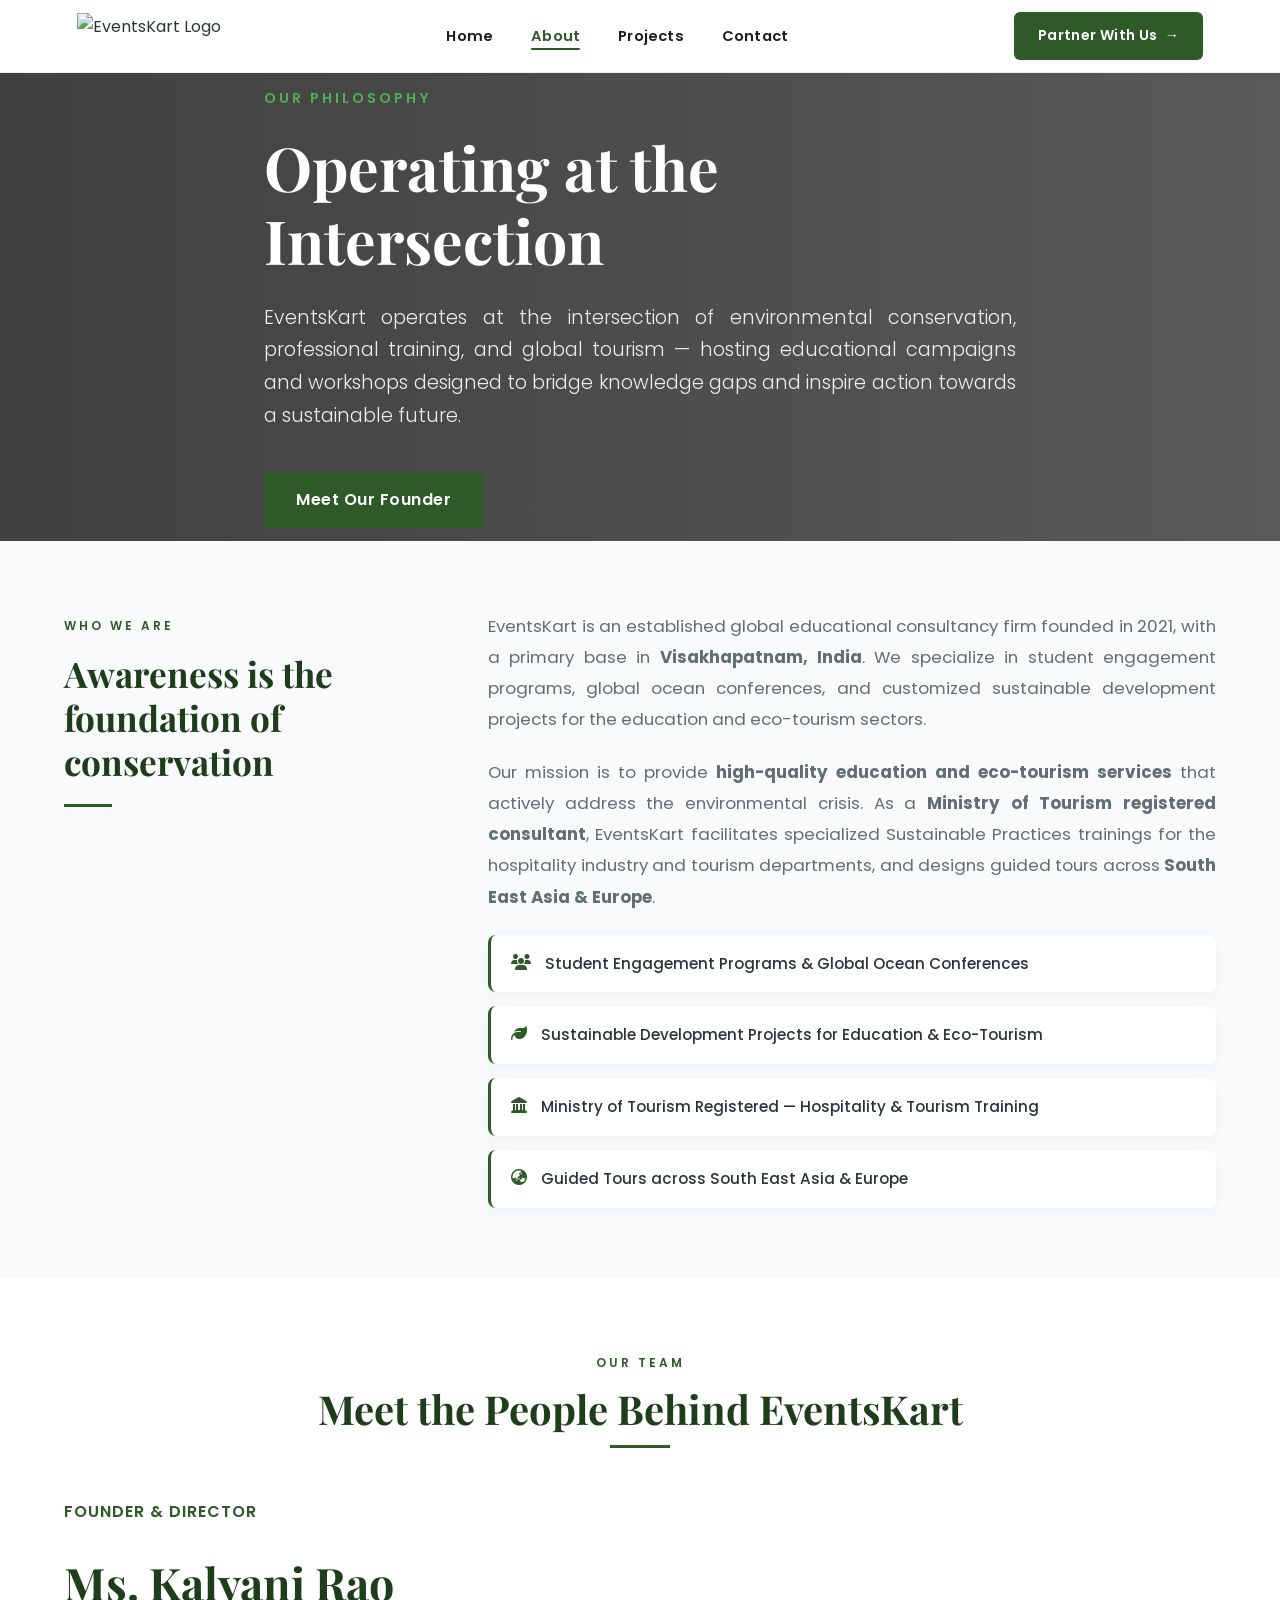
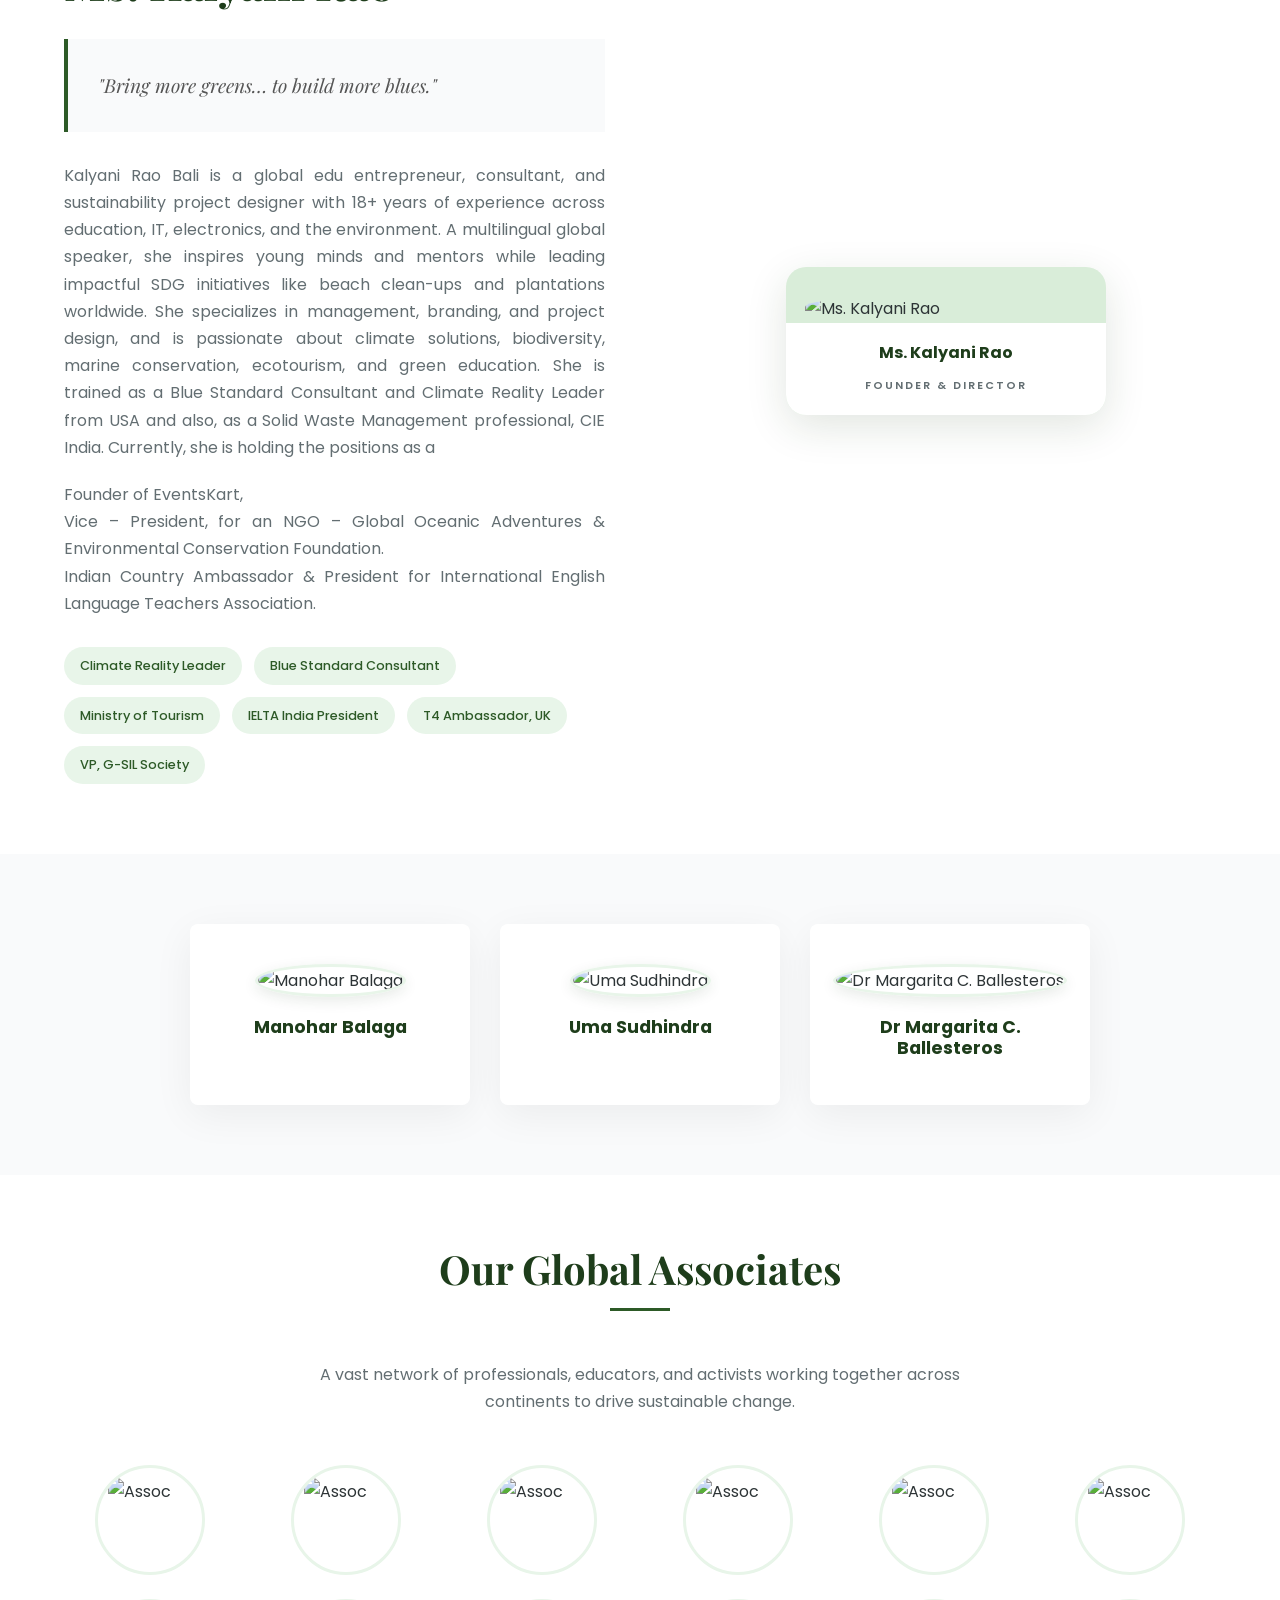
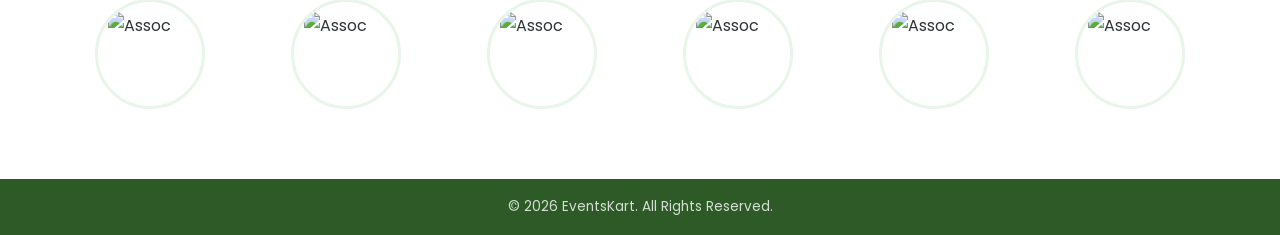
==== about.html @ 011d6e50 "Add files via upload" ====
<!DOCTYPE html>
<html lang="en">
<head>
  <meta charset="UTF-8">
  <meta name="viewport" content="width=device-width, initial-scale=1.0">
  <title>About Us | EventsKart</title>

  <link rel="preconnect" href="https://fonts.googleapis.com">
  <link rel="preconnect" href="https://fonts.gstatic.com" crossorigin>
  <link href="https://fonts.googleapis.com/css2?family=Playfair+Display:wght@600;700&family=Poppins:wght@300;400;500;600;700&display=swap" rel="stylesheet">
  <link rel="stylesheet" href="https://cdnjs.cloudflare.com/ajax/libs/font-awesome/6.4.0/css/all.min.css">

  <!-- ===== NAV STYLES FROM nav.html ===== -->
  <style id="ek-nav-styles">
    :root {
      --logo-green:    #2d5a27;
      --logo-green-lt: #3d7a35;
      --logo-green-dk: #1e3d1b;
      --nav-white:     #ffffff;
      --nav-text:      #1e1e1e;
      --nav-text-muted:#555555;
    }
    .ek-header * { box-sizing: border-box; margin: 0; padding: 0; }
    .ek-header a { text-decoration: none; color: inherit; }
    .ek-header ul { list-style: none; }
    .ek-header {
      position: sticky; top: 0; z-index: 1000;
      background: rgba(255,255,255,0.97);
      backdrop-filter: blur(14px); -webkit-backdrop-filter: blur(14px);
      border-bottom: 1px solid rgba(45,90,39,0.08);
      transition: box-shadow 0.3s ease, background 0.3s ease;
    }
    .ek-header.scrolled { box-shadow: 0 4px 24px rgba(0,0,0,0.08); background: rgba(255,255,255,0.99); }
    .ek-nav {
      max-width: 1300px; margin: 0 auto; padding: 0 6%;
      height: 72px; display: flex; align-items: center;
      justify-content: space-between; gap: 24px;
    }
    .ek-logo { display: flex; align-items: center; flex-shrink: 0; }
    .ek-logo img { height: 46px; width: auto; display: block; transition: transform 0.3s ease; }
    .ek-logo:hover img { transform: scale(1.04); }
    .ek-links { display: flex; align-items: center; gap: 38px; flex: 1; justify-content: center; }
    .ek-links a {
      font-family: 'Poppins', sans-serif; font-size: 0.92rem; font-weight: 600;
      color: var(--nav-text); position: relative; padding-bottom: 4px;
      letter-spacing: 0.2px; transition: color 0.25s ease; white-space: nowrap;
    }
    .ek-links a::after {
      content: ''; position: absolute; bottom: 0; left: 0;
      width: 0; height: 2px; background: var(--logo-green);
      border-radius: 2px; transition: width 0.3s cubic-bezier(0.4,0,0.2,1);
    }
    .ek-links a:hover { color: var(--logo-green); }
    .ek-links a:hover::after { width: 100%; }
    .ek-links a.nav-active { color: var(--logo-green); }
    .ek-links a.nav-active::after { width: 100%; }
    .ek-cta {
      display: inline-flex; align-items: center; gap: 7px;
      padding: 10px 22px; background: var(--logo-green);
      color: var(--nav-white) !important; font-family: 'Poppins', sans-serif;
      font-size: 0.88rem; font-weight: 600; border-radius: 6px;
      letter-spacing: 0.4px; flex-shrink: 0; border: 2px solid transparent;
      transition: background 0.28s ease, transform 0.25s ease, box-shadow 0.28s ease;
      white-space: nowrap;
    }
    .ek-cta::after { display: none !important; }
    .ek-cta:hover { background: var(--logo-green-dk); transform: translateY(-2px); box-shadow: 0 8px 20px rgba(45,90,39,0.28); color: var(--nav-white) !important; }
    .ek-cta .arrow { display: inline-block; transition: transform 0.25s ease; }
    .ek-cta:hover .arrow { transform: translateX(3px); }
    .ek-hamburger {
      display: none; flex-direction: column; justify-content: center; gap: 5px;
      width: 36px; height: 36px; cursor: pointer; background: none; border: none;
      padding: 4px; border-radius: 6px; transition: background 0.2s;
    }
    .ek-hamburger:hover { background: rgba(45,90,39,0.07); }
    .ek-hamburger span { display: block; height: 2px; background: var(--nav-text); border-radius: 2px; transition: all 0.35s cubic-bezier(0.4,0,0.2,1); transform-origin: center; }
    .ek-hamburger.open span:nth-child(1) { transform: translateY(7px) rotate(45deg); }
    .ek-hamburger.open span:nth-child(2) { opacity: 0; transform: scaleX(0); }
    .ek-hamburger.open span:nth-child(3) { transform: translateY(-7px) rotate(-45deg); }
    .ek-mobile-drawer {
      display: none; flex-direction: column; background: var(--nav-white);
      border-top: 1px solid rgba(45,90,39,0.08); overflow: hidden;
      max-height: 0; transition: max-height 0.4s cubic-bezier(0.4,0,0.2,1), padding 0.3s ease;
    }
    .ek-mobile-drawer.open { max-height: 400px; padding: 16px 0 20px; }
    .ek-mobile-drawer a {
      display: block; font-family: 'Poppins', sans-serif; font-size: 0.97rem; font-weight: 500;
      color: var(--nav-text); padding: 12px 6%; border-left: 3px solid transparent;
      transition: background 0.2s, color 0.2s, border-color 0.2s, padding-left 0.2s;
    }
    .ek-mobile-drawer a:hover, .ek-mobile-drawer a.nav-active {
      color: var(--logo-green); background: rgba(45,90,39,0.05);
      border-left-color: var(--logo-green); padding-left: calc(6% + 6px);
    }
    .ek-mobile-drawer .ek-cta-mobile {
      display: inline-block; margin: 12px 6% 0; padding: 11px 24px;
      background: var(--logo-green); color: var(--nav-white);
      font-family: 'Poppins', sans-serif; font-size: 0.92rem; font-weight: 600;
      border-radius: 6px; text-align: center; transition: background 0.25s;
    }
    .ek-mobile-drawer .ek-cta-mobile:hover { background: var(--logo-green-dk); }
    .ek-progress {
      position: fixed; top: 0; left: 0; height: 3px; width: 0%;
      background: linear-gradient(90deg, var(--logo-green), var(--logo-green-lt));
      z-index: 9999; transition: width 0.1s linear; border-radius: 0 2px 2px 0;
    }
    @media (max-width: 900px) { .ek-links { gap: 26px; } }
    @media (max-width: 768px) {
      .ek-links, .ek-cta { display: none !important; }
      .ek-hamburger { display: flex; }
      .ek-mobile-drawer { display: flex; }
    }
  </style>
  <!-- ===== END NAV STYLES ===== -->

  <style>
    :root {
      --primary-green:  #2d5a27;
      --primary-dark:   #1e3d1b;
      --accent-green:   #4CAF50;
      --bg-light:       #F9FAFB;
      --bg-white:       #FFFFFF;
      --text-main:      #2D3436;
      --text-muted:     #636E72;
      --border-radius:  8px;
      --shadow-card:    0 10px 40px rgba(0,0,0,0.06);
      --shadow-hover:   0 20px 50px rgba(45,90,39,0.15);
    }

    * { margin: 0; padding: 0; box-sizing: border-box; }
    html { scroll-behavior: smooth; }

    body {
      font-family: 'Poppins', sans-serif;
      background-color: var(--bg-white);
      color: var(--text-main);
      line-height: 1.7;
      overflow-x: hidden;
    }

    h1, h2, h3, h4 {
      font-family: 'Playfair Display', serif;
      color: var(--primary-dark);
      line-height: 1.2;
    }

    a { text-decoration: none; color: inherit; transition: 0.3s; }
    ul { list-style: none; }

    /* JUSTIFY ALL TEXT */
    p, .who-content p, .founder-text p, .quote-card,
    .who-highlight-item span, .network-intro {
      text-align: justify;
    }

    .container { max-width: 1200px; margin: 0 auto; padding: 0 24px; }
    .section-padding { padding: 70px 0; }
    .text-center { text-align: center; }

    .btn {
      display: inline-block;
      padding: 14px 32px;
      background-color: var(--primary-green);
      color: white;
      font-weight: 600;
      font-family: 'Poppins', sans-serif;
      border-radius: 4px;
      letter-spacing: 0.5px;
      transition: all 0.3s ease;
    }
    .btn:hover {
      background-color: var(--primary-dark);
      transform: translateY(-2px);
      box-shadow: 0 10px 20px rgba(0,0,0,0.1);
    }

    /* --- HERO --- */
    .hero {
      height: 52vh;
      position: relative;
      display: flex;
      align-items: center;
      background-image: url('assets/theme/3.jpg');
      background-size: cover;
      background-position: center;
      background-attachment: fixed;
    }
    .hero-overlay {
      position: absolute; top: 0; left: 0; width: 100%; height: 100%;
      background: linear-gradient(to right, rgba(0,0,0,0.75), rgba(0,0,0,0.65));
    }
    .hero-content { position: relative; z-index: 2; color: white; max-width: 800px; }
    .hero-subtitle {
      text-transform: uppercase; letter-spacing: 3px; font-size: 0.9rem;
      font-weight: 600; color: var(--accent-green); margin-bottom: 20px; display: block;
    }
    .hero h1 { font-size: 3.8rem; margin-bottom: 25px; color: #fff; }
    .hero p { font-size: 1.2rem; opacity: 0.9; font-weight: 300; margin-bottom: 40px; text-align: justify; }

    /* --- WHO WE ARE --- */
    .who-we-are { background: var(--bg-light); padding: 70px 0; }
    .who-grid { display: grid; grid-template-columns: 1fr 2fr; gap: 60px; align-items: start; }
    .who-label { position: sticky; top: 100px; }
    .who-label .eyebrow {
      display: inline-block; font-size: 0.75rem; font-weight: 600;
      letter-spacing: 3px; text-transform: uppercase;
      color: var(--primary-green); margin-bottom: 16px;
    }
    .who-label h2 { font-size: 2.2rem; line-height: 1.25; }
    .who-label .green-bar { width: 48px; height: 3px; background: var(--primary-green); margin-top: 20px; }
    .who-content p { font-size: 1.05rem; color: var(--text-muted); line-height: 1.85; margin-bottom: 22px; }
    .who-highlight { display: flex; flex-direction: column; gap: 14px; margin-top: 10px; }
    .who-highlight-item {
      display: flex; align-items: flex-start; gap: 14px;
      background: var(--bg-white); padding: 16px 20px;
      border-radius: var(--border-radius);
      box-shadow: 0 4px 15px rgba(0,0,0,0.04);
      border-left: 3px solid var(--primary-green);
    }
    .who-highlight-item i { color: var(--primary-green); font-size: 1rem; margin-top: 3px; flex-shrink: 0; }
    .who-highlight-item span { font-size: 0.95rem; font-weight: 500; color: var(--text-main); }

    /* --- FOUNDER / OUR TEAM SECTION --- */
    .founder-section { background: var(--bg-white); padding: 70px 0; }

    .team-section-header {
      text-align: center; margin-bottom: 50px;
    }
    .team-section-header .eyebrow {
      display: inline-block; font-size: 0.75rem; font-weight: 600;
      letter-spacing: 3px; text-transform: uppercase;
      color: var(--primary-green); margin-bottom: 12px;
    }
    .team-section-header h2 { font-size: 2.5rem; margin-bottom: 12px; }
    .team-section-header .divider { width: 60px; height: 3px; background: var(--primary-green); margin: 0 auto; }

    .split-grid { display: grid; grid-template-columns: 1fr 1fr; gap: 70px; align-items: center; }

    /* Founder image — card style matching reference design */
    .founder-img-box {
      position: relative;
      width: 100%;
      max-width: 320px;
      margin: 0 auto;
      background: #d9edd9;
      border-radius: 20px;
      overflow: hidden;
      box-shadow: 0 12px 40px rgba(30,61,27,0.13);
      display: flex;
      flex-direction: column;
      align-items: center;
    }
    /* No offset frame needed */
    .founder-img-box::after { display: none; }

    /* Photo area — light green bg, image sits naturally with no crop box */
    .founder-img-box img {
      position: relative;
      z-index: 1;
      width: 88%;
      height: auto;
      max-height: 380px;
      object-fit: cover;
      object-position: top center;
      display: block;
      border-radius: 50% 50% 0 0 / 44% 44% 0 0;
      margin: 28px auto 0;
      box-shadow: none;
    }

    /* White label strip at the bottom */
    .founder-img-box .img-label {
      position: relative;
      z-index: 1;
      width: 100%;
      background: #ffffff;
      padding: 16px 20px 18px;
      text-align: center;
      margin-top: 0;
      border-top: none;
    }
    .founder-img-box .img-label strong {
      display: block;
      font-family: 'Poppins', sans-serif;
      font-size: 1rem;
      font-weight: 700;
      color: var(--primary-dark);
      margin-bottom: 4px;
    }
    .founder-img-box .img-label span {
      font-family: 'Poppins', sans-serif;
      font-size: 0.68rem;
      font-weight: 600;
      color: var(--text-muted);
      text-transform: uppercase;
      letter-spacing: 2px;
    }

    .founder-text h2 { font-size: 2.8rem; margin-bottom: 10px; }
    .founder-role {
      font-family: 'Poppins', sans-serif; color: var(--primary-green);
      font-weight: 600; text-transform: uppercase; letter-spacing: 1px;
      margin-bottom: 30px; display: block;
    }
    .quote-card {
      background: var(--bg-light); padding: 30px;
      border-left: 4px solid var(--primary-green);
      margin: 30px 0; font-style: italic;
      font-family: 'Playfair Display', serif;
      font-size: 1.2rem; color: #555;
    }
    .tags-row { display: flex; flex-wrap: wrap; gap: 12px; margin-top: 30px; }
    .tag {
      font-size: 0.8rem; padding: 8px 16px;
      background: #E8F5E9; color: var(--primary-green);
      border-radius: 50px; font-weight: 500;
    }

    /* --- TEAM CARDS --- */
    .team-section { background: var(--bg-light); padding: 70px 0; }

    .team-grid {
      display: grid;
      grid-template-columns: repeat(3, 1fr);
      gap: 30px;
      max-width: 900px;
      margin: 0 auto;
    }
    .team-card {
      background: white; padding: 40px 20px; text-align: center;
      border-radius: var(--border-radius); box-shadow: var(--shadow-card);
      transition: 0.4s ease; position: relative; overflow: hidden;
    }
    .team-card:hover { transform: translateY(-10px); box-shadow: var(--shadow-hover); }
    .team-card::before {
      content: ''; position: absolute; top: 0; left: 0; width: 100%; height: 4px;
      background: var(--primary-green); transform: scaleX(0); transition: 0.4s;
    }
    .team-card:hover::before { transform: scaleX(1); }
    .team-img {
      width: 120px; height: 120px; border-radius: 50%; object-fit: cover;
      object-position: top center;
      margin: 0 auto 20px; border: 3px solid #E8F5E9;
      box-shadow: 0 4px 14px rgba(30,61,27,0.1);
    }
    .team-card h4 { font-family: 'Poppins', sans-serif; font-size: 1.1rem; margin-bottom: 5px; }
    .team-card span { font-size: 0.85rem; color: var(--text-muted); text-transform: uppercase; letter-spacing: 1px; }

    /* --- ASSOCIATES --- */
    .associates-section { background: var(--bg-white); padding: 70px 0; }
    .section-header { margin-bottom: 50px; text-align: center; }
    .section-header h2 { font-size: 2.5rem; margin-bottom: 15px; }
    .divider { width: 60px; height: 3px; background: var(--primary-green); margin: 0 auto; }

    .network-intro { max-width: 700px; margin: 0 auto 50px; text-align: center; color: var(--text-muted); }

    .network-grid {
      display: grid;
      grid-template-columns: repeat(6, 1fr);
      gap: 24px;
      justify-items: center;
    }
    .network-item {
      position: relative;
      width: 110px; height: 110px;
      border-radius: 50%; overflow: hidden;
      border: 3px solid #E8F5E9;
      transition: 0.3s; cursor: pointer;
      background: var(--bg-white);
    }
    .network-item img {
      width: 100%; height: 100%;
      object-fit: contain;
      padding: 10px;
      transition: 0.5s;
    }
    .network-item:hover {
      transform: scale(1.1); border-color: var(--primary-green);
      z-index: 10; box-shadow: 0 10px 30px rgba(0,0,0,0.15);
    }
    .network-item .name-tooltip {
      position: absolute; bottom: -30px; left: 50%; transform: translateX(-50%);
      background: #333; color: white; font-size: 0.75rem;
      padding: 4px 10px; border-radius: 4px; opacity: 0; transition: 0.3s;
      white-space: nowrap; pointer-events: none;
    }
    .network-item:hover .name-tooltip { opacity: 1; bottom: -35px; }

    /* --- FOOTER --- */
    footer {
      background: #2d5a27;
      display: flex;
      align-items: center;
      justify-content: center;
      min-height: 56px;
      padding: 16px 24px;
    }
    footer p {
      color: rgba(255,255,255,0.8);
      font-size: 0.85rem;
      text-align: center;
      margin: 0;
    }

    /* --- ASSOCIATE MODAL --- */
    .modal-overlay {
      display: none; position: fixed; inset: 0;
      background: rgba(0,0,0,0.75); z-index: 9999;
      align-items: center; justify-content: center;
      backdrop-filter: blur(4px);
    }
    .modal-overlay.open { display: flex; }
    .modal-box {
      background: white; border-radius: 16px; padding: 30px;
      box-shadow: 0 30px 80px rgba(0,0,0,0.3); position: relative;
      max-width: 360px; width: 90%; text-align: center;
      animation: modalIn 0.3s cubic-bezier(0.2,0.8,0.2,1);
    }
    @keyframes modalIn {
      from { opacity: 0; transform: scale(0.85); }
      to   { opacity: 1; transform: scale(1); }
    }
    .modal-box img {
      width: 220px; height: 220px; border-radius: 50%; object-fit: contain;
      border: 4px solid var(--primary-green); display: block; margin: 0 auto 20px;
      background: var(--bg-light); padding: 12px;
    }
    .modal-box .modal-name {
      font-family: 'Poppins', sans-serif; font-size: 1.1rem; font-weight: 600;
      color: var(--text-main);
    }
    .modal-close {
      position: absolute; top: 12px; right: 16px; font-size: 1.6rem;
      cursor: pointer; color: #999; line-height: 1; transition: color 0.2s;
      background: none; border: none; font-family: inherit;
    }
    .modal-close:hover { color: var(--primary-green); }

    /* --- RESPONSIVE --- */
    @media (max-width: 1024px) {
      .team-grid { grid-template-columns: repeat(2, 1fr); }
      .network-grid { grid-template-columns: repeat(4, 1fr); }
      .who-grid { grid-template-columns: 1fr; gap: 40px; }
      .who-label { position: static; }
    }
    @media (max-width: 768px) {
      .hero h1 { font-size: 2.5rem; }
      .hero { background-attachment: scroll; }
      .split-grid { grid-template-columns: 1fr; }
      .founder-img-box { margin-bottom: 40px; order: -1; max-width: 280px; }
      .founder-img-box img { max-height: 300px; }
      .team-grid { grid-template-columns: 1fr; max-width: 400px; }
      .network-grid { grid-template-columns: repeat(3, 1fr); }
      .network-item { width: 90px; height: 90px; }
      .who-grid { grid-template-columns: 1fr; }
    }
    @media (max-width: 480px) {
      .network-grid { grid-template-columns: repeat(3, 1fr); gap: 16px; }
      .network-item { width: 80px; height: 80px; }
    }
  </style>
</head>
<body>

<!-- Reading progress bar -->
<div class="ek-progress" id="ekProgress"></div>

<!-- ===== EVENTSKART NAV ===== -->
<header class="ek-header" id="ekHeader">
  <div class="ek-nav">
    <a href="home.html" class="ek-logo" aria-label="EventsKart Home">
      <img src="https://z-cdn-media.chatglm.cn/files/b8b684f3-d586-4d3a-9133-ae6a853b2142.png?auth_key=1879547656-0a7b23a043374e92baf6a9bf11778bf6-0-18f697a87e3ac264b79e5e6a378a5a5d"
           alt="EventsKart Logo">
    </a>
    <nav>
      <ul class="ek-links" role="list">
        <li><a href="home.html">Home</a></li>
        <li><a href="about.html" class="nav-active">About</a></li>
        <li><a href="projects.html">Projects</a></li>
        <li><a href="contact.html">Contact</a></li>
      </ul>
    </nav>
    <a href="contact.html" class="ek-cta">Partner With Us <span class="arrow">→</span></a>
    <button class="ek-hamburger" id="ekBurger" aria-label="Toggle menu" aria-expanded="false">
      <span></span><span></span><span></span>
    </button>
  </div>
  <div class="ek-mobile-drawer" id="ekDrawer" role="navigation" aria-label="Mobile menu">
    <a href="home.html">Home</a>
    <a href="about.html" class="nav-active">About</a>
    <a href="projects.html">Projects</a>
    <a href="contact.html">Contact</a>
    <a href="#" class="ek-cta-mobile">Partner With Us →</a>
  </div>
</header>
<!-- ===== END NAV ===== -->

<!-- Hero Section -->
<section class="hero">
  <div class="hero-overlay"></div>
  <div class="container hero-content">
    <span class="hero-subtitle">Our Philosophy</span>
    <h1>Operating at the Intersection</h1>
    <p>EventsKart operates at the intersection of environmental conservation, professional training, and global tourism — hosting educational campaigns and workshops designed to bridge knowledge gaps and inspire action towards a sustainable future.</p>
    <a href="#founder" class="btn">Meet Our Founder</a>
  </div>
</section>

<!-- Who We Are -->
<section class="who-we-are">
  <div class="container">
    <div class="who-grid">
      <div class="who-label">
        <span class="eyebrow">Who We Are</span>
        <h2>Awareness is the foundation of conservation</h2>
        <div class="green-bar"></div>
      </div>
      <div class="who-content">
        <p>EventsKart is an established global educational consultancy firm founded in 2021, with a primary base in <b>Visakhapatnam, India</b>. We specialize in student engagement programs, global ocean conferences, and customized sustainable development projects for the education and eco-tourism sectors.</p>
        <p>Our mission is to provide <b>high-quality education and eco-tourism services</b> that actively address the environmental crisis. As a <b>Ministry of Tourism registered consultant</b>, EventsKart facilitates specialized Sustainable Practices trainings for the hospitality industry and tourism departments, and designs guided tours across <b>South East Asia &amp; Europe</b>.</p>
        <div class="who-highlight">
          <div class="who-highlight-item"><i class="fas fa-users"></i><span>Student Engagement Programs &amp; Global Ocean Conferences</span></div>
          <div class="who-highlight-item"><i class="fas fa-leaf"></i><span>Sustainable Development Projects for Education &amp; Eco-Tourism</span></div>
          <div class="who-highlight-item"><i class="fas fa-landmark"></i><span>Ministry of Tourism Registered — Hospitality &amp; Tourism Training</span></div>
          <div class="who-highlight-item"><i class="fas fa-globe-asia"></i><span>Guided Tours across South East Asia &amp; Europe</span></div>
        </div>
      </div>
    </div>
  </div>
</section>

<!-- Our Team / Founder Section -->
<section id="founder" class="founder-section">
  <div class="container">

    <div class="team-section-header">
      <span class="eyebrow">Our Team</span>
      <h2>Meet the People Behind EventsKart</h2>
      <div class="divider"></div>
    </div>

    <div class="split-grid">
      <div class="founder-text">
        <span class="founder-role">Founder &amp; Director</span>
        <h2>Ms. Kalyani Rao</h2>
        <div class="quote-card">"Bring more greens… to build more blues."</div>
        <p style="color: var(--text-muted); margin-bottom: 20px;">Kalyani Rao Bali is a global edu entrepreneur, consultant, and sustainability project designer with 18+ years of experience across education, IT, electronics, and the environment. A multilingual global speaker, she inspires young minds and mentors while leading impactful SDG initiatives like beach clean-ups and plantations worldwide. She specializes in management, branding, and project design, and is passionate about climate solutions, biodiversity, marine conservation, ecotourism, and green education. She is trained as a Blue Standard Consultant and Climate Reality Leader from USA and also, as a Solid Waste Management professional, CIE India. Currently, she is holding the positions as a</p>
        <p style="color: var(--text-muted);">Founder of EventsKart,</p>
        <p style="color: var(--text-muted);">Vice – President, for an NGO – Global Oceanic Adventures & Environmental Conservation Foundation.</p>
        <p style="color: var(--text-muted);">Indian Country Ambassador & President for International English Language Teachers Association.</p>

        <div class="tags-row">
          <span class="tag">Climate Reality Leader</span>
          <span class="tag">Blue Standard Consultant</span>
          <span class="tag">Ministry of Tourism</span>
          <span class="tag">IELTA India President</span>
          <span class="tag">T4 Ambassador, UK</span>
          <span class="tag">VP, G-SIL Society</span>
        </div>
      </div>
      <div class="founder-img-box">
        <img src="assets/team/KalyaniRao.jpg" alt="Ms. Kalyani Rao">
        <div class="img-label">
          <strong>Ms. Kalyani Rao</strong>
          <span>Founder &amp; Director</span>
        </div>
      </div>
    </div>
  </div>
</section>

<!-- Team Cards -->
<section class="team-section">
  <div class="container">
    <div class="team-grid">
      <div class="team-card">
        <img src="assets/team/Manohar-Balaga.webp" alt="Manohar Balaga" class="team-img">
        <h4>Manohar Balaga</h4>
      </div>
      <div class="team-card">
        <img src="assets/team/UmaSudhindra.webp" alt="Uma Sudhindra" class="team-img">
        <h4>Uma Sudhindra</h4>
      </div>
      <div class="team-card">
        <img src="assets/team/Dr_Margarita_Ballesteros.webp" alt="Dr Margarita C. Ballesteros" class="team-img">
        <h4>Dr Margarita C. Ballesteros</h4>
      </div>
    </div>
  </div>
</section>

<!-- Associates -->
<section class="associates-section">
  <div class="container">
    <div class="section-header">
      <h2>Our Global Associates</h2>
      <div class="divider"></div>
    </div>
    <p class="network-intro">A vast network of professionals, educators, and activists working together across continents to drive sustainable change.</p>
    <div class="network-grid">
      <div class="network-item"><img src="assets/assosciates/cee-logo.png" alt="Assoc"><span class="name-tooltip">James Carter</span></div>
      <div class="network-item"><img src="assets/assosciates/changes slogan Logo .png" alt="Assoc"><span class="name-tooltip">Anita Roy</span></div>
      <div class="network-item"><img src="assets/assosciates/Copy of EventsKart Transparent logo.png" alt="Assoc"><span class="name-tooltip">M. Chen</span></div>
      <div class="network-item"><img src="assets/assosciates/De Pedagogies_.png" alt="Assoc"><span class="name-tooltip">Sophie T.</span></div>
      <div class="network-item"><img src="assets/assosciates/Department_of_Education.svg.png" alt="Assoc"><span class="name-tooltip">David M.</span></div>
      <div class="network-item"><img src="assets/assosciates/GLOBAL UNAP LOGO.png" alt="Assoc"><span class="name-tooltip">Lisa Wong</span></div>
      <div class="network-item"><img src="assets/assosciates/Goaec new logo_.jpg" alt="Assoc"><span class="name-tooltip">Raj Patel</span></div>
      <div class="network-item"><img src="assets/assosciates/LIVEIN_LOGO-removebg-preview.png" alt="Assoc"><span class="name-tooltip">Emma W.</span></div>
      <div class="network-item"><img src="assets/assosciates/Makaysia.jpeg" alt="Assoc"><span class="name-tooltip">Omar F.</span></div>
      <div class="network-item"><img src="assets/assosciates/Minsitry of Touism logo.png" alt="Assoc"><span class="name-tooltip">Emily C.</span></div>
      <div class="network-item"><img src="assets/assosciates/Research_Foundation_of_India-removebg-preview.png" alt="Assoc"><span class="name-tooltip">Tom B.</span></div>
      <div class="network-item"><img src="assets/assosciates/SUCHANA LOGO FINAL.png" alt="Assoc"><span class="name-tooltip">Nina S.</span></div>
    </div>
  </div>
</section>

<!-- Footer -->
<footer>
  <p>&copy; 2026 EventsKart. All Rights Reserved.</p>
</footer>

<!-- Associate Modal -->
<div class="modal-overlay" id="assocModal">
  <div class="modal-box">
    <button class="modal-close" id="modalClose">&times;</button>
    <img id="modalImg" src="" alt="Associate">
    <p class="modal-name" id="modalName"></p>
  </div>
</div>

<!-- ===== NAV SCRIPT FROM nav.html ===== -->
<script id="ek-nav-script">
(function () {
  var header  = document.getElementById('ekHeader');
  var burger  = document.getElementById('ekBurger');
  var drawer  = document.getElementById('ekDrawer');
  var progress = document.getElementById('ekProgress');

  window.addEventListener('scroll', function () {
    header.classList.toggle('scrolled', window.scrollY > 10);
    if (progress) {
      var docH = document.documentElement.scrollHeight - window.innerHeight;
      var pct  = docH > 0 ? (window.scrollY / docH) * 100 : 0;
      progress.style.width = pct + '%';
    }
  }, { passive: true });

  burger.addEventListener('click', function () {
    var isOpen = drawer.classList.toggle('open');
    burger.classList.toggle('open', isOpen);
    burger.setAttribute('aria-expanded', isOpen);
  });

  drawer.querySelectorAll('a').forEach(function (a) {
    a.addEventListener('click', function () {
      drawer.classList.remove('open');
      burger.classList.remove('open');
      burger.setAttribute('aria-expanded', 'false');
    });
  });
})();
</script>

<!-- Page Scripts -->
<script>
  var modal      = document.getElementById('assocModal');
  var modalImg   = document.getElementById('modalImg');
  var modalName  = document.getElementById('modalName');
  var modalClose = document.getElementById('modalClose');

  document.querySelectorAll('.network-item').forEach(function (item) {
    item.addEventListener('click', function () {
      modalImg.src = item.querySelector('img').src;
      modalName.textContent = item.querySelector('.name-tooltip').textContent;
      modal.classList.add('open');
    });
  });
  modalClose.addEventListener('click', function () { modal.classList.remove('open'); });
  modal.addEventListener('click', function (e) { if (e.target === modal) modal.classList.remove('open'); });
  document.addEventListener('keydown', function (e) { if (e.key === 'Escape') modal.classList.remove('open'); });
</script>

</body>
</html>
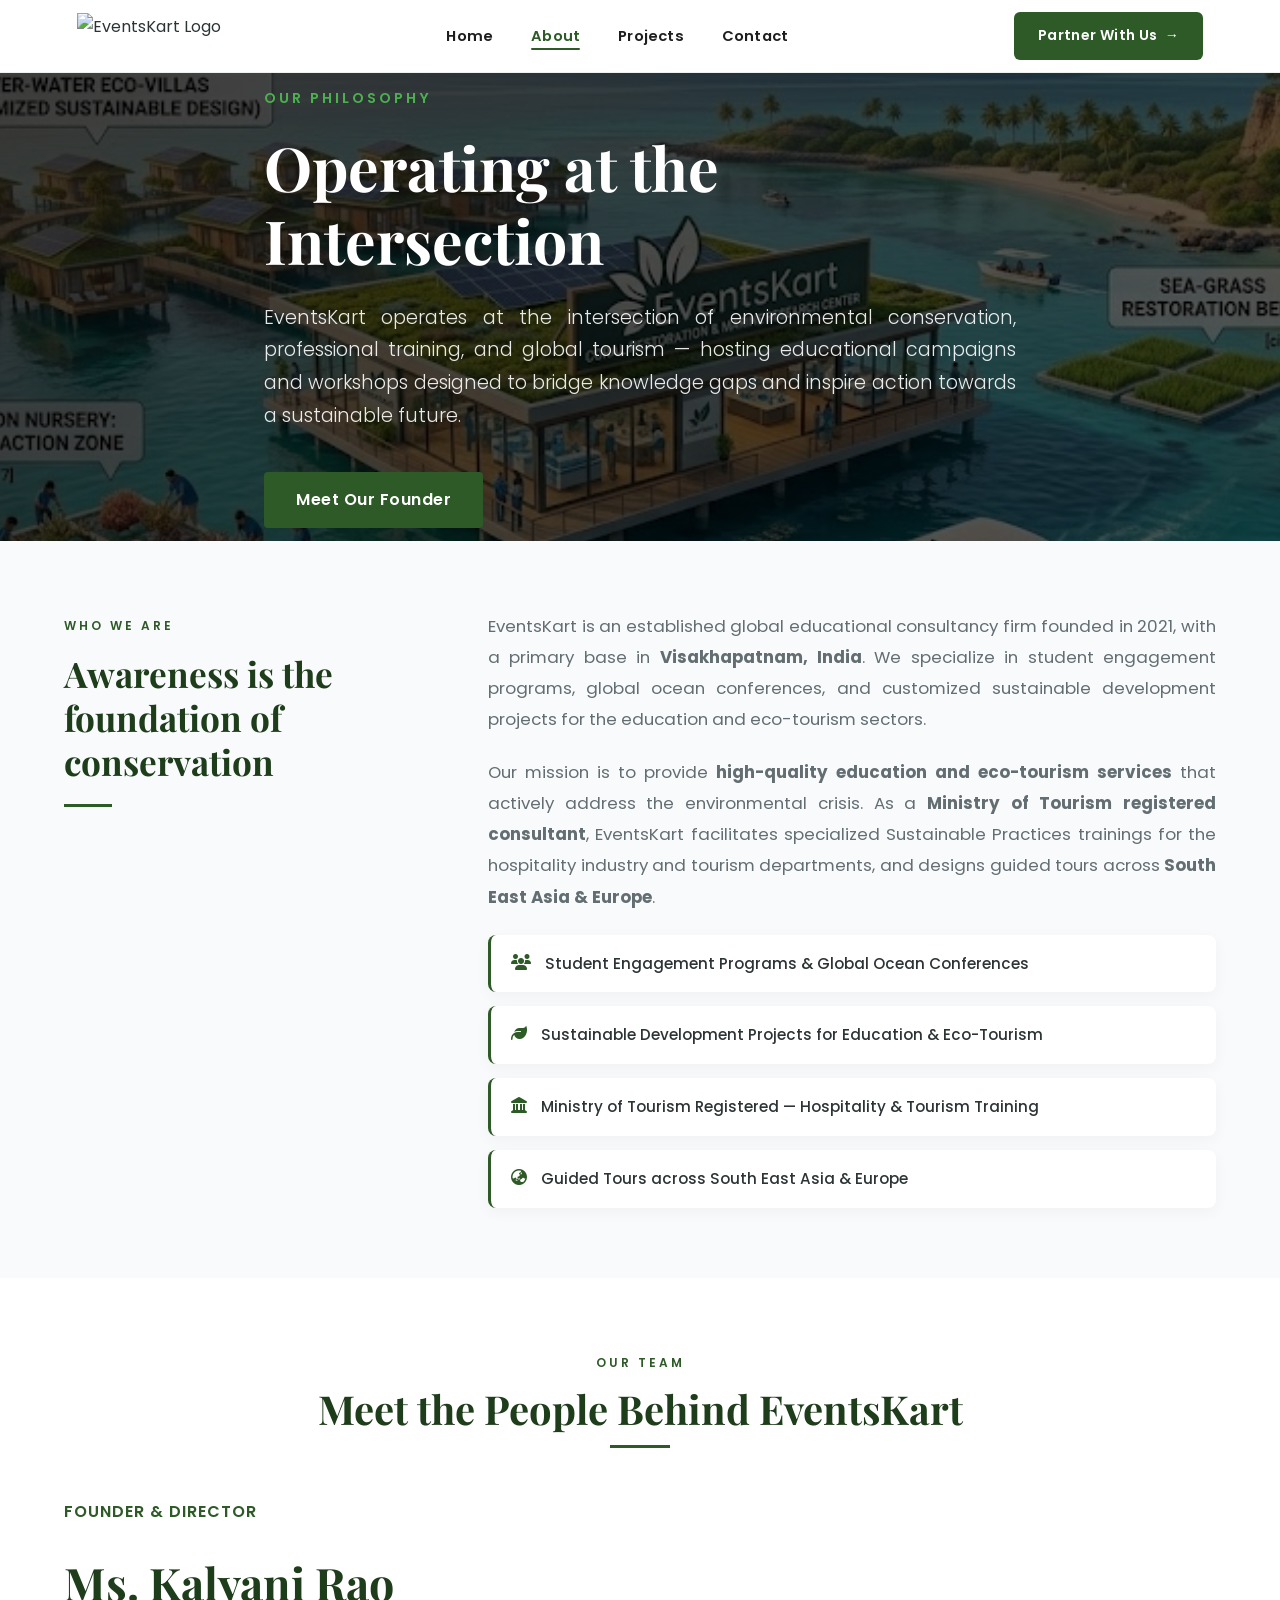
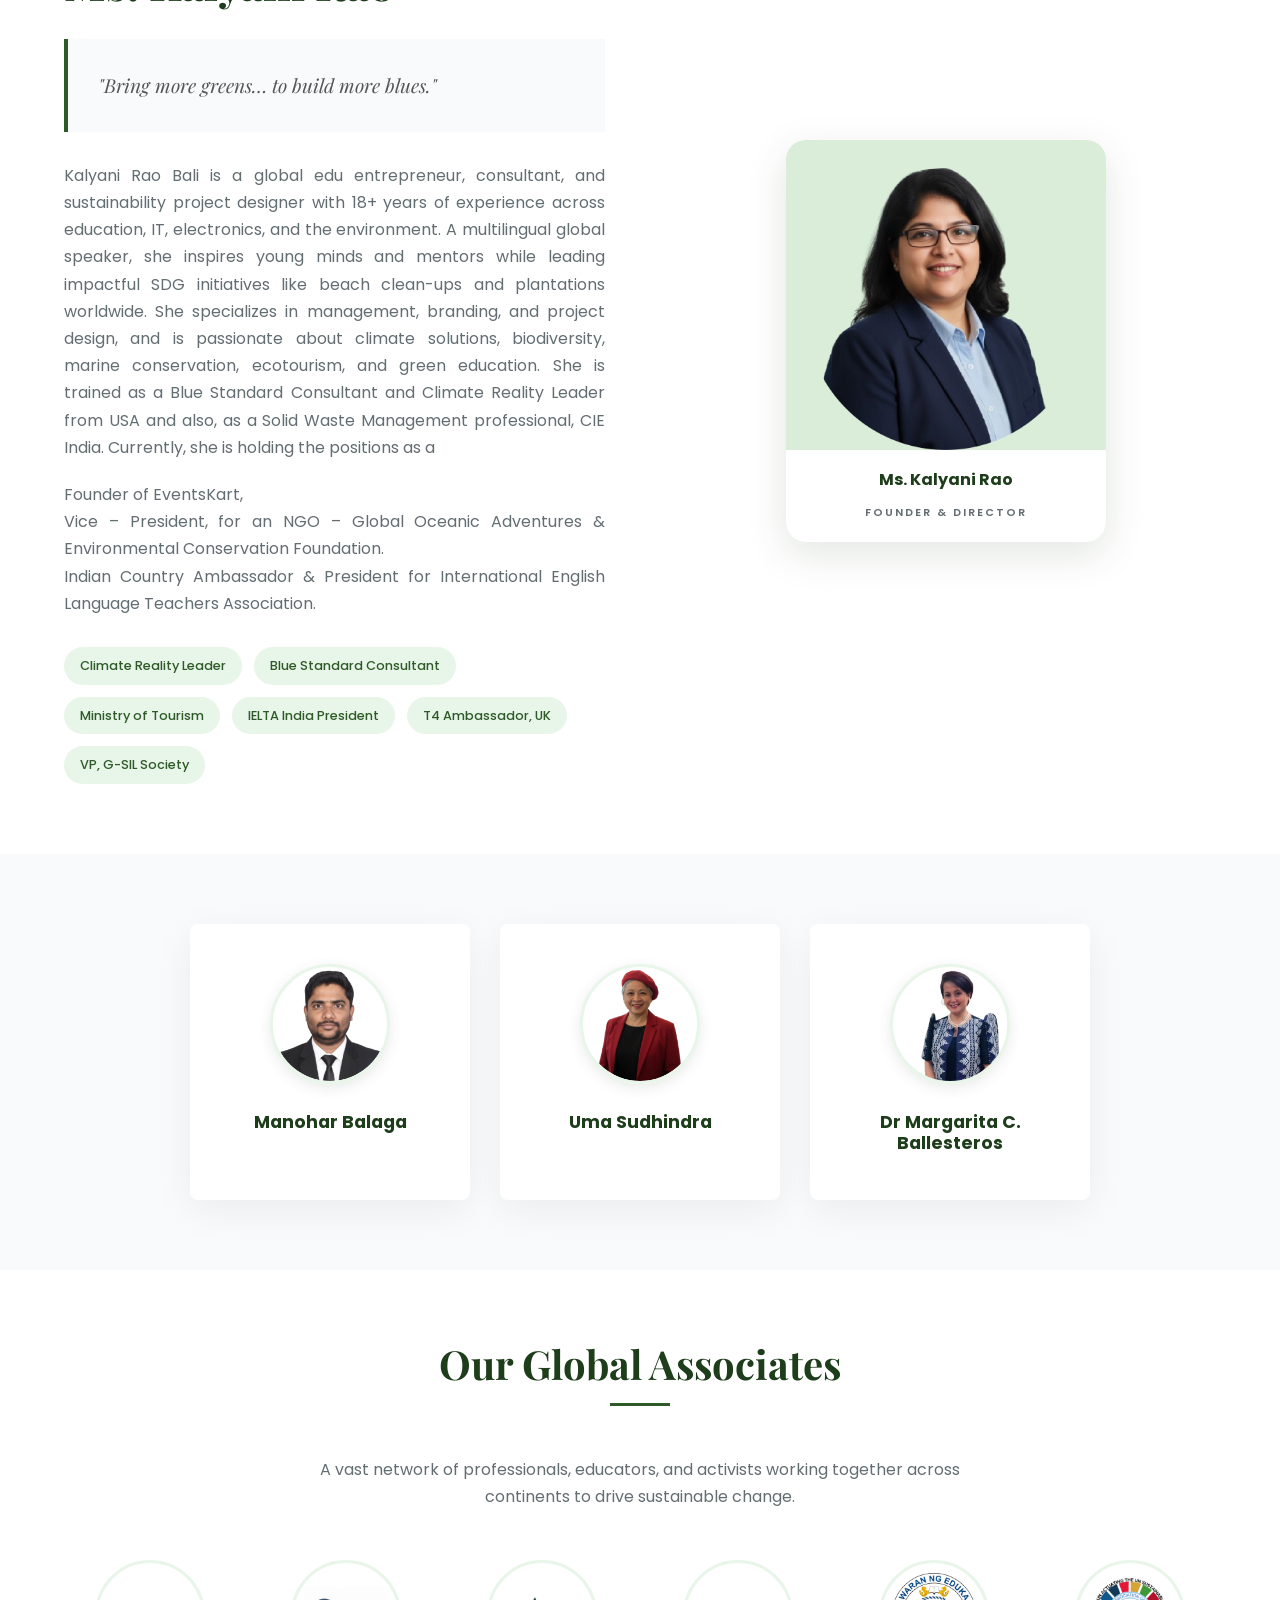
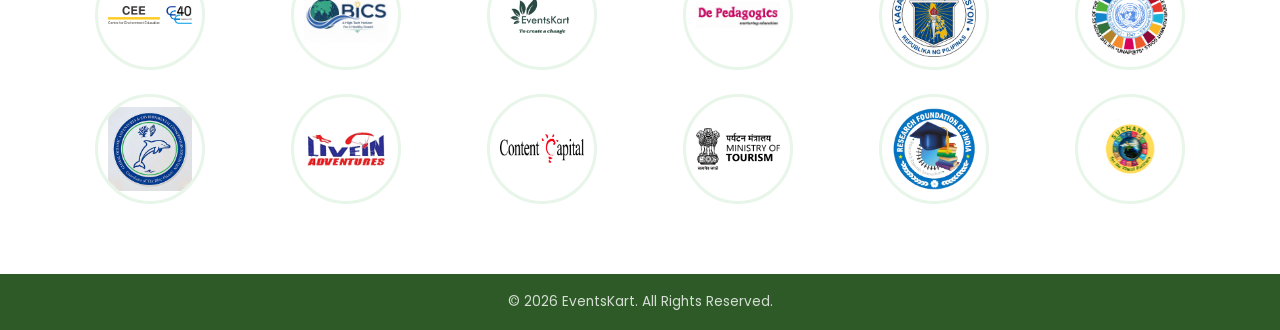
==== commit dec2fb22: "Change home link to index in about.html" ====
--- a/about.html
+++ b/about.html
@@ -468,13 +468,13 @@
 <!-- ===== EVENTSKART NAV ===== -->
 <header class="ek-header" id="ekHeader">
   <div class="ek-nav">
-    <a href="home.html" class="ek-logo" aria-label="EventsKart Home">
+    <a href="index.html" class="ek-logo" aria-label="EventsKart Home">
       <img src="https://z-cdn-media.chatglm.cn/files/b8b684f3-d586-4d3a-9133-ae6a853b2142.png?auth_key=1879547656-0a7b23a043374e92baf6a9bf11778bf6-0-18f697a87e3ac264b79e5e6a378a5a5d"
            alt="EventsKart Logo">
     </a>
     <nav>
       <ul class="ek-links" role="list">
-        <li><a href="home.html">Home</a></li>
+        <li><a href="index.html">Home</a></li>
         <li><a href="about.html" class="nav-active">About</a></li>
         <li><a href="projects.html">Projects</a></li>
         <li><a href="contact.html">Contact</a></li>
@@ -486,7 +486,7 @@
     </button>
   </div>
   <div class="ek-mobile-drawer" id="ekDrawer" role="navigation" aria-label="Mobile menu">
-    <a href="home.html">Home</a>
+    <a href="index.html">Home</a>
     <a href="about.html" class="nav-active">About</a>
     <a href="projects.html">Projects</a>
     <a href="contact.html">Contact</a>
@@ -681,4 +681,4 @@
 </script>
 
 </body>
-</html>+</html>
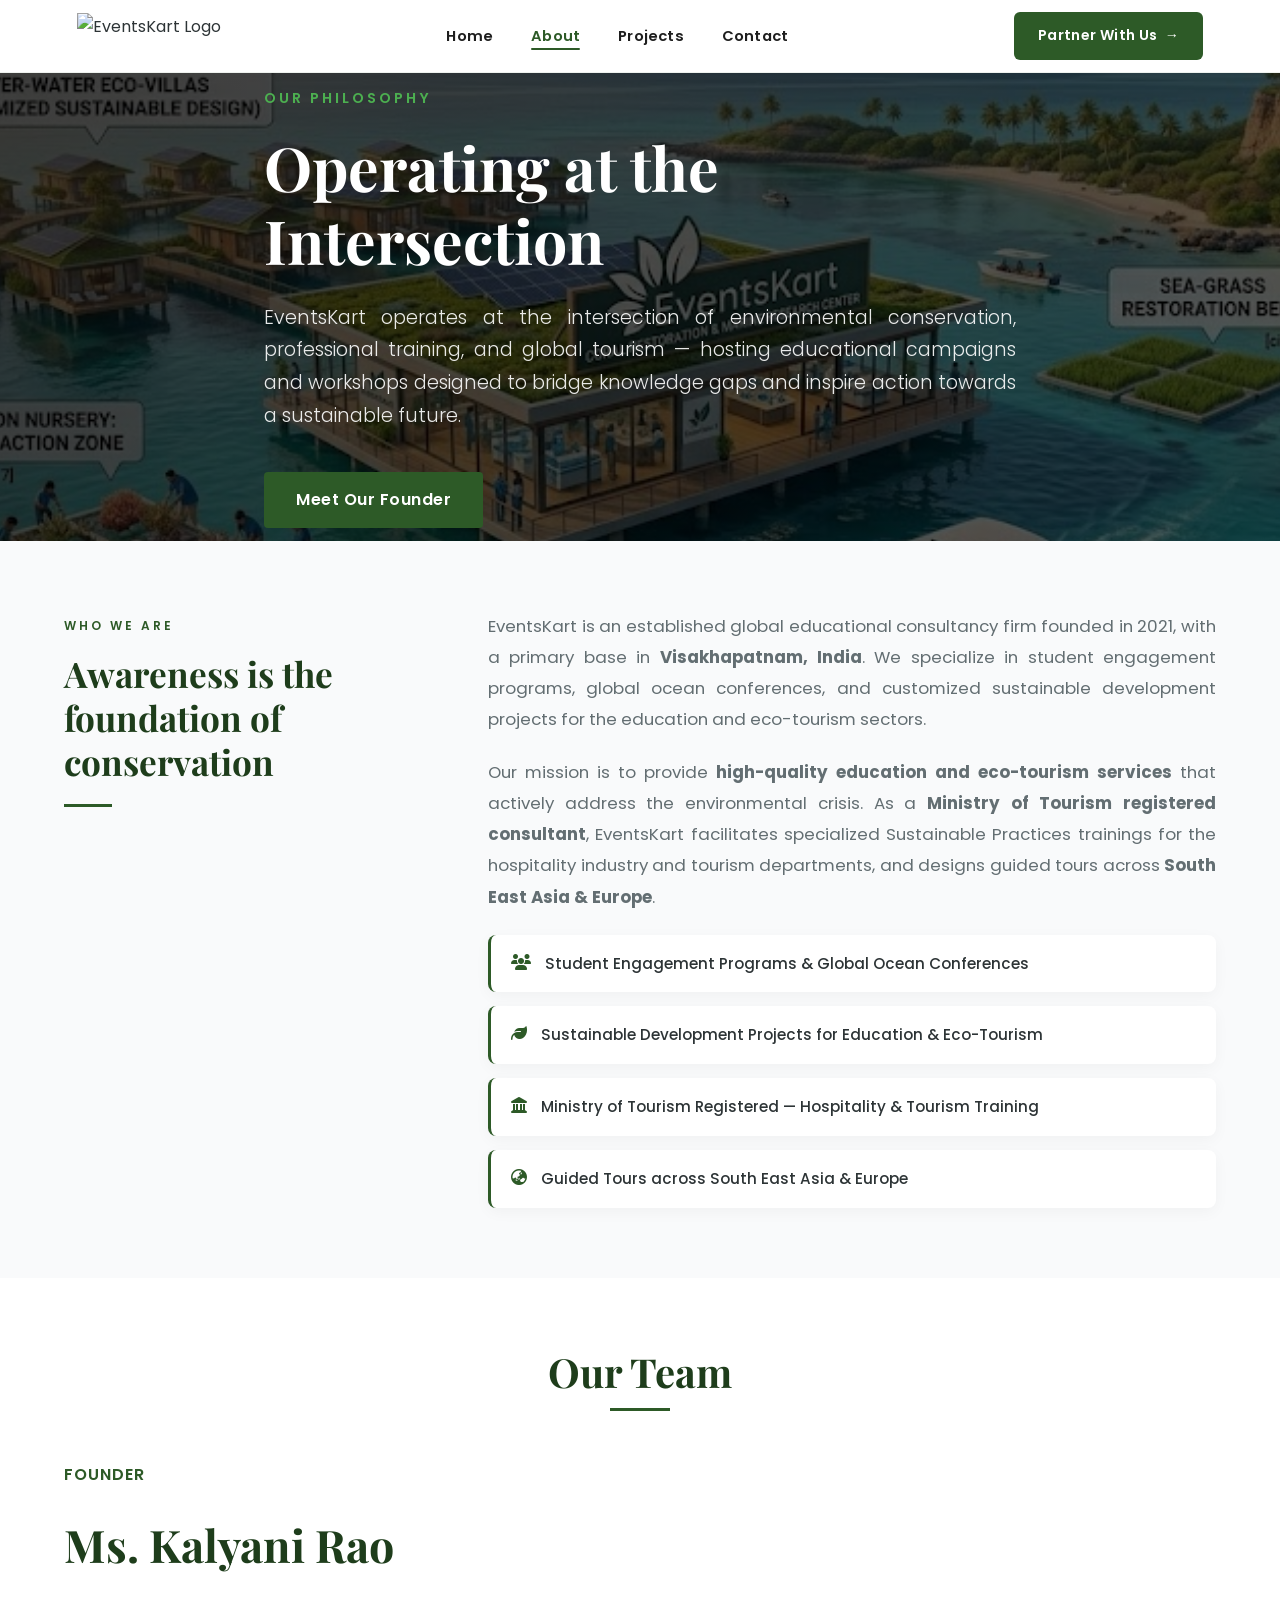
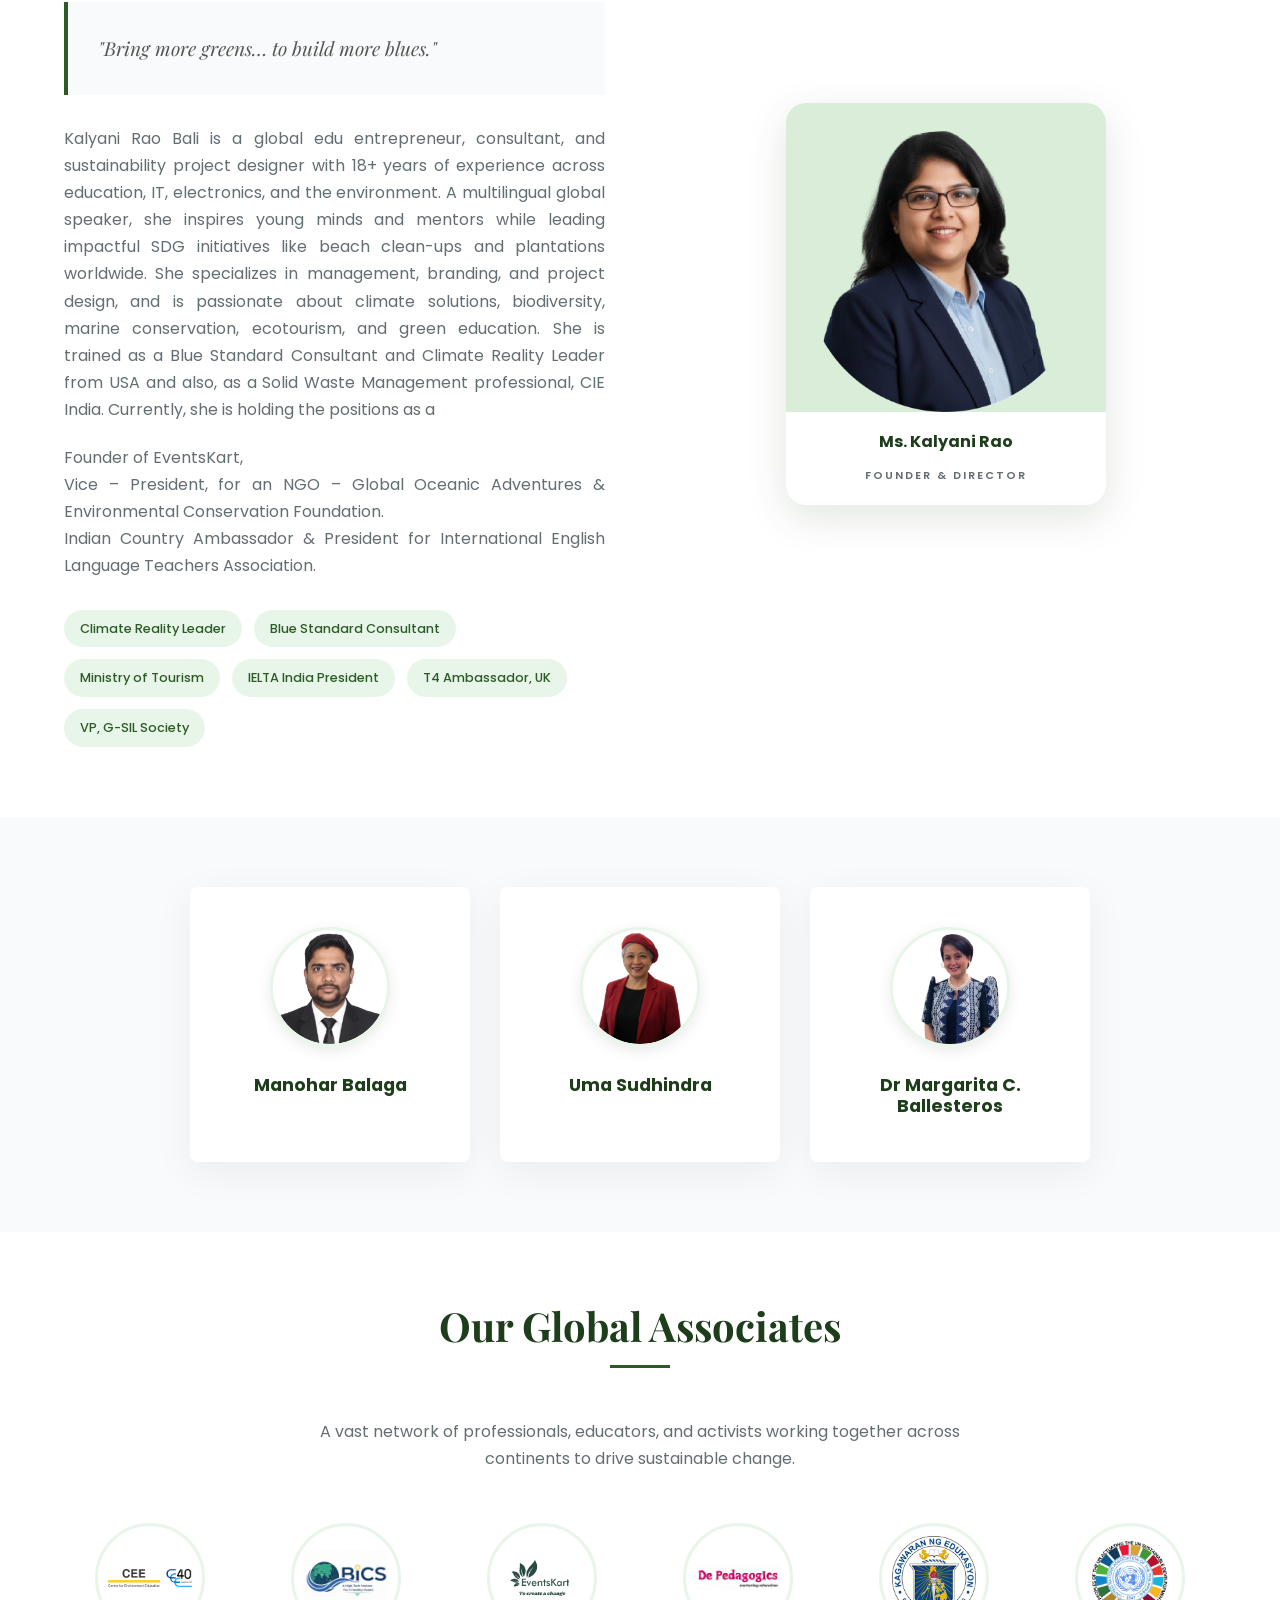
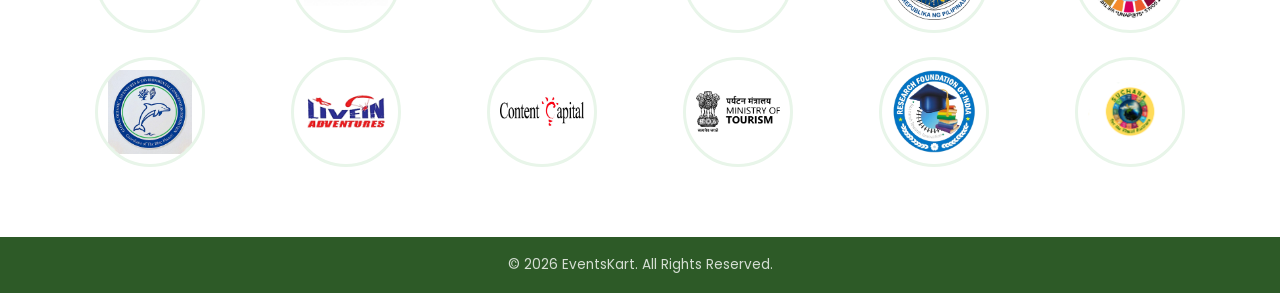
==== commit b65138ab: "Update about.html" ====
--- a/about.html
+++ b/about.html
@@ -534,14 +534,13 @@
   <div class="container">
 
     <div class="team-section-header">
-      <span class="eyebrow">Our Team</span>
-      <h2>Meet the People Behind EventsKart</h2>
+      <h2>Our Team</h2>
       <div class="divider"></div>
     </div>
 
     <div class="split-grid">
       <div class="founder-text">
-        <span class="founder-role">Founder &amp; Director</span>
+        <span class="founder-role">Founder</span>
         <h2>Ms. Kalyani Rao</h2>
         <div class="quote-card">"Bring more greens… to build more blues."</div>
         <p style="color: var(--text-muted); margin-bottom: 20px;">Kalyani Rao Bali is a global edu entrepreneur, consultant, and sustainability project designer with 18+ years of experience across education, IT, electronics, and the environment. A multilingual global speaker, she inspires young minds and mentors while leading impactful SDG initiatives like beach clean-ups and plantations worldwide. She specializes in management, branding, and project design, and is passionate about climate solutions, biodiversity, marine conservation, ecotourism, and green education. She is trained as a Blue Standard Consultant and Climate Reality Leader from USA and also, as a Solid Waste Management professional, CIE India. Currently, she is holding the positions as a</p>
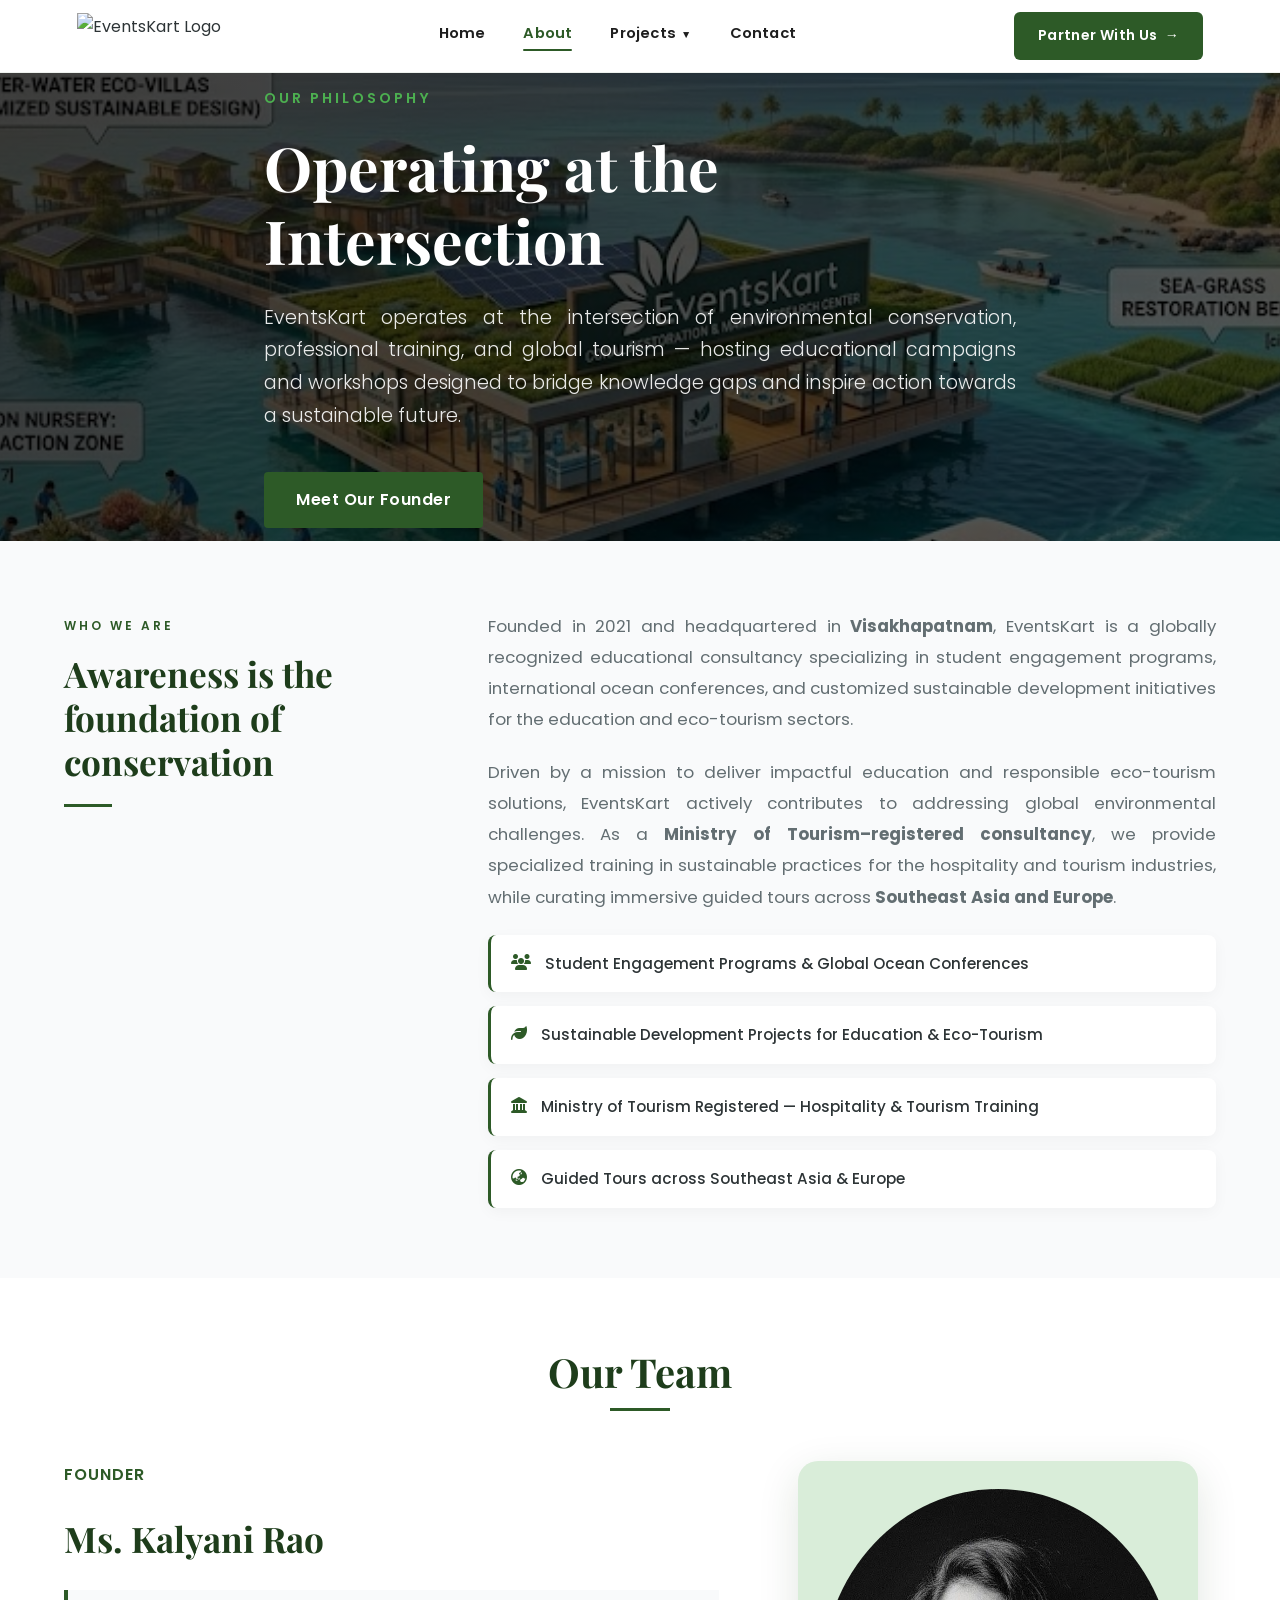
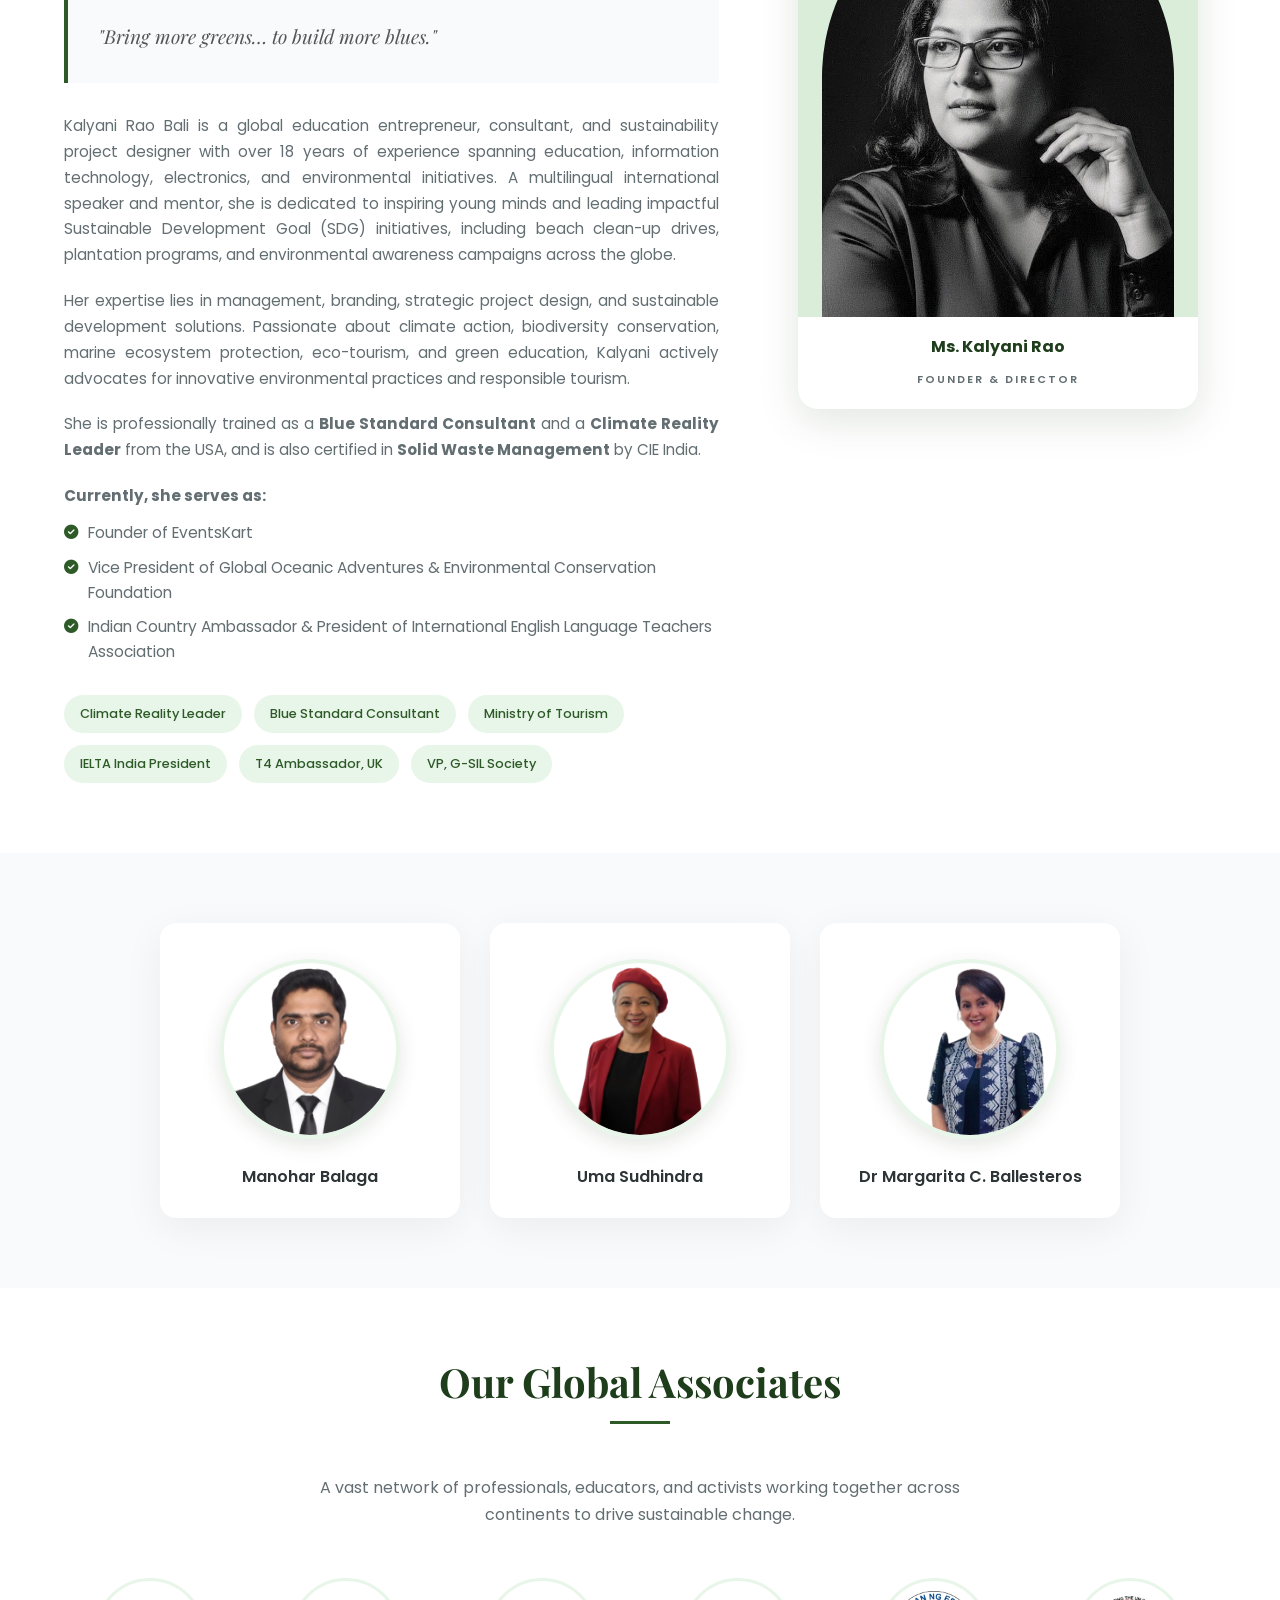
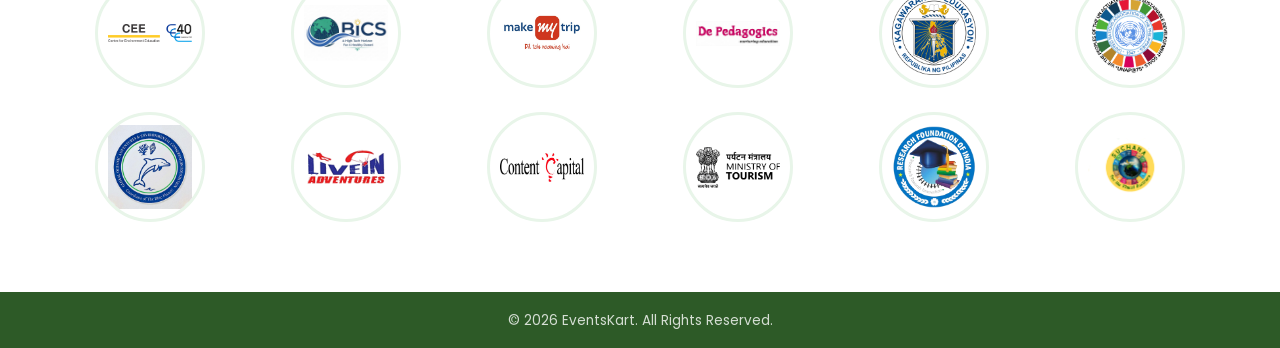
==== commit d6695ee6: "Update about.html" ====
--- a/about.html
+++ b/about.html
@@ -8,109 +8,11 @@
   <link rel="preconnect" href="https://fonts.googleapis.com">
   <link rel="preconnect" href="https://fonts.gstatic.com" crossorigin>
   <link href="https://fonts.googleapis.com/css2?family=Playfair+Display:wght@600;700&family=Poppins:wght@300;400;500;600;700&display=swap" rel="stylesheet">
+  <link rel="stylesheet" href="nav.css">
   <link rel="stylesheet" href="https://cdnjs.cloudflare.com/ajax/libs/font-awesome/6.4.0/css/all.min.css">
 
   <!-- ===== NAV STYLES FROM nav.html ===== -->
-  <style id="ek-nav-styles">
-    :root {
-      --logo-green:    #2d5a27;
-      --logo-green-lt: #3d7a35;
-      --logo-green-dk: #1e3d1b;
-      --nav-white:     #ffffff;
-      --nav-text:      #1e1e1e;
-      --nav-text-muted:#555555;
-    }
-    .ek-header * { box-sizing: border-box; margin: 0; padding: 0; }
-    .ek-header a { text-decoration: none; color: inherit; }
-    .ek-header ul { list-style: none; }
-    .ek-header {
-      position: sticky; top: 0; z-index: 1000;
-      background: rgba(255,255,255,0.97);
-      backdrop-filter: blur(14px); -webkit-backdrop-filter: blur(14px);
-      border-bottom: 1px solid rgba(45,90,39,0.08);
-      transition: box-shadow 0.3s ease, background 0.3s ease;
-    }
-    .ek-header.scrolled { box-shadow: 0 4px 24px rgba(0,0,0,0.08); background: rgba(255,255,255,0.99); }
-    .ek-nav {
-      max-width: 1300px; margin: 0 auto; padding: 0 6%;
-      height: 72px; display: flex; align-items: center;
-      justify-content: space-between; gap: 24px;
-    }
-    .ek-logo { display: flex; align-items: center; flex-shrink: 0; }
-    .ek-logo img { height: 46px; width: auto; display: block; transition: transform 0.3s ease; }
-    .ek-logo:hover img { transform: scale(1.04); }
-    .ek-links { display: flex; align-items: center; gap: 38px; flex: 1; justify-content: center; }
-    .ek-links a {
-      font-family: 'Poppins', sans-serif; font-size: 0.92rem; font-weight: 600;
-      color: var(--nav-text); position: relative; padding-bottom: 4px;
-      letter-spacing: 0.2px; transition: color 0.25s ease; white-space: nowrap;
-    }
-    .ek-links a::after {
-      content: ''; position: absolute; bottom: 0; left: 0;
-      width: 0; height: 2px; background: var(--logo-green);
-      border-radius: 2px; transition: width 0.3s cubic-bezier(0.4,0,0.2,1);
-    }
-    .ek-links a:hover { color: var(--logo-green); }
-    .ek-links a:hover::after { width: 100%; }
-    .ek-links a.nav-active { color: var(--logo-green); }
-    .ek-links a.nav-active::after { width: 100%; }
-    .ek-cta {
-      display: inline-flex; align-items: center; gap: 7px;
-      padding: 10px 22px; background: var(--logo-green);
-      color: var(--nav-white) !important; font-family: 'Poppins', sans-serif;
-      font-size: 0.88rem; font-weight: 600; border-radius: 6px;
-      letter-spacing: 0.4px; flex-shrink: 0; border: 2px solid transparent;
-      transition: background 0.28s ease, transform 0.25s ease, box-shadow 0.28s ease;
-      white-space: nowrap;
-    }
-    .ek-cta::after { display: none !important; }
-    .ek-cta:hover { background: var(--logo-green-dk); transform: translateY(-2px); box-shadow: 0 8px 20px rgba(45,90,39,0.28); color: var(--nav-white) !important; }
-    .ek-cta .arrow { display: inline-block; transition: transform 0.25s ease; }
-    .ek-cta:hover .arrow { transform: translateX(3px); }
-    .ek-hamburger {
-      display: none; flex-direction: column; justify-content: center; gap: 5px;
-      width: 36px; height: 36px; cursor: pointer; background: none; border: none;
-      padding: 4px; border-radius: 6px; transition: background 0.2s;
-    }
-    .ek-hamburger:hover { background: rgba(45,90,39,0.07); }
-    .ek-hamburger span { display: block; height: 2px; background: var(--nav-text); border-radius: 2px; transition: all 0.35s cubic-bezier(0.4,0,0.2,1); transform-origin: center; }
-    .ek-hamburger.open span:nth-child(1) { transform: translateY(7px) rotate(45deg); }
-    .ek-hamburger.open span:nth-child(2) { opacity: 0; transform: scaleX(0); }
-    .ek-hamburger.open span:nth-child(3) { transform: translateY(-7px) rotate(-45deg); }
-    .ek-mobile-drawer {
-      display: none; flex-direction: column; background: var(--nav-white);
-      border-top: 1px solid rgba(45,90,39,0.08); overflow: hidden;
-      max-height: 0; transition: max-height 0.4s cubic-bezier(0.4,0,0.2,1), padding 0.3s ease;
-    }
-    .ek-mobile-drawer.open { max-height: 400px; padding: 16px 0 20px; }
-    .ek-mobile-drawer a {
-      display: block; font-family: 'Poppins', sans-serif; font-size: 0.97rem; font-weight: 500;
-      color: var(--nav-text); padding: 12px 6%; border-left: 3px solid transparent;
-      transition: background 0.2s, color 0.2s, border-color 0.2s, padding-left 0.2s;
-    }
-    .ek-mobile-drawer a:hover, .ek-mobile-drawer a.nav-active {
-      color: var(--logo-green); background: rgba(45,90,39,0.05);
-      border-left-color: var(--logo-green); padding-left: calc(6% + 6px);
-    }
-    .ek-mobile-drawer .ek-cta-mobile {
-      display: inline-block; margin: 12px 6% 0; padding: 11px 24px;
-      background: var(--logo-green); color: var(--nav-white);
-      font-family: 'Poppins', sans-serif; font-size: 0.92rem; font-weight: 600;
-      border-radius: 6px; text-align: center; transition: background 0.25s;
-    }
-    .ek-mobile-drawer .ek-cta-mobile:hover { background: var(--logo-green-dk); }
-    .ek-progress {
-      position: fixed; top: 0; left: 0; height: 3px; width: 0%;
-      background: linear-gradient(90deg, var(--logo-green), var(--logo-green-lt));
-      z-index: 9999; transition: width 0.1s linear; border-radius: 0 2px 2px 0;
-    }
-    @media (max-width: 900px) { .ek-links { gap: 26px; } }
-    @media (max-width: 768px) {
-      .ek-links, .ek-cta { display: none !important; }
-      .ek-hamburger { display: flex; }
-      .ek-mobile-drawer { display: flex; }
-    }
-  </style>
+  
   <!-- ===== END NAV STYLES ===== -->
 
   <style>
@@ -234,13 +136,13 @@
     .team-section-header h2 { font-size: 2.5rem; margin-bottom: 12px; }
     .team-section-header .divider { width: 60px; height: 3px; background: var(--primary-green); margin: 0 auto; }
 
-    .split-grid { display: grid; grid-template-columns: 1fr 1fr; gap: 70px; align-items: center; }
+    .split-grid { display: grid; grid-template-columns: 3fr 2fr; gap: 60px; align-items: start; }
 
     /* Founder image — card style matching reference design */
     .founder-img-box {
       position: relative;
       width: 100%;
-      max-width: 320px;
+      max-width: 400px;
       margin: 0 auto;
       background: #d9edd9;
       border-radius: 20px;
@@ -259,7 +161,7 @@
       z-index: 1;
       width: 88%;
       height: auto;
-      max-height: 380px;
+      max-height: 460px;
       object-fit: cover;
       object-position: top center;
       display: block;
@@ -296,7 +198,8 @@
       letter-spacing: 2px;
     }
 
-    .founder-text h2 { font-size: 2.8rem; margin-bottom: 10px; }
+    .founder-text h2 { font-size: 2.2rem; margin-bottom: 10px; }
+    .founder-text p { font-size: 0.95rem; }
     .founder-role {
       font-family: 'Poppins', sans-serif; color: var(--primary-green);
       font-weight: 600; text-transform: uppercase; letter-spacing: 1px;
@@ -323,12 +226,12 @@
       display: grid;
       grid-template-columns: repeat(3, 1fr);
       gap: 30px;
-      max-width: 900px;
+      max-width: 960px;
       margin: 0 auto;
     }
     .team-card {
-      background: white; padding: 40px 20px; text-align: center;
-      border-radius: var(--border-radius); box-shadow: var(--shadow-card);
+      background: white; padding: 36px 24px 28px; text-align: center;
+      border-radius: 16px; box-shadow: var(--shadow-card);
       transition: 0.4s ease; position: relative; overflow: hidden;
     }
     .team-card:hover { transform: translateY(-10px); box-shadow: var(--shadow-hover); }
@@ -338,13 +241,14 @@
     }
     .team-card:hover::before { transform: scaleX(1); }
     .team-img {
-      width: 120px; height: 120px; border-radius: 50%; object-fit: cover;
+      width: 180px; height: 180px; border-radius: 50%; object-fit: cover;
       object-position: top center;
-      margin: 0 auto 20px; border: 3px solid #E8F5E9;
-      box-shadow: 0 4px 14px rgba(30,61,27,0.1);
-    }
-    .team-card h4 { font-family: 'Poppins', sans-serif; font-size: 1.1rem; margin-bottom: 5px; }
-    .team-card span { font-size: 0.85rem; color: var(--text-muted); text-transform: uppercase; letter-spacing: 1px; }
+      margin: 0 auto 20px;
+      border: 4px solid #E8F5E9;
+      box-shadow: 0 6px 20px rgba(30,61,27,0.12);
+    }
+    .team-card h4 { font-family: 'Poppins', sans-serif; font-size: 1rem; font-weight: 600; margin-bottom: 4px; color: var(--text-main); }
+    .team-card span { font-size: 0.78rem; color: var(--text-muted); text-transform: uppercase; letter-spacing: 1px; }
 
     /* --- ASSOCIATES --- */
     .associates-section { background: var(--bg-white); padding: 70px 0; }
@@ -378,13 +282,6 @@
       transform: scale(1.1); border-color: var(--primary-green);
       z-index: 10; box-shadow: 0 10px 30px rgba(0,0,0,0.15);
     }
-    .network-item .name-tooltip {
-      position: absolute; bottom: -30px; left: 50%; transform: translateX(-50%);
-      background: #333; color: white; font-size: 0.75rem;
-      padding: 4px 10px; border-radius: 4px; opacity: 0; transition: 0.3s;
-      white-space: nowrap; pointer-events: none;
-    }
-    .network-item:hover .name-tooltip { opacity: 1; bottom: -35px; }
 
     /* --- FOOTER --- */
     footer {
@@ -436,27 +333,85 @@
     }
     .modal-close:hover { color: var(--primary-green); }
 
+    /* --- FOUNDER ROLES LIST --- */
+    .founder-roles-list {
+      list-style: none;
+      padding: 0;
+      margin: 0 0 10px;
+      display: flex;
+      flex-direction: column;
+      gap: 10px;
+    }
+    .founder-roles-list li {
+      display: flex;
+      align-items: flex-start;
+      gap: 10px;
+      color: var(--text-muted);
+      font-size: 0.97rem;
+      line-height: 1.6;
+    }
+    .founder-roles-list li i {
+      color: var(--primary-green);
+      font-size: 0.9rem;
+      margin-top: 4px;
+      flex-shrink: 0;
+    }
+
     /* --- RESPONSIVE --- */
     @media (max-width: 1024px) {
       .team-grid { grid-template-columns: repeat(2, 1fr); }
       .network-grid { grid-template-columns: repeat(4, 1fr); }
       .who-grid { grid-template-columns: 1fr; gap: 40px; }
       .who-label { position: static; }
+      .split-grid { gap: 50px; }
     }
     @media (max-width: 768px) {
-      .hero h1 { font-size: 2.5rem; }
-      .hero { background-attachment: scroll; }
-      .split-grid { grid-template-columns: 1fr; }
-      .founder-img-box { margin-bottom: 40px; order: -1; max-width: 280px; }
-      .founder-img-box img { max-height: 300px; }
-      .team-grid { grid-template-columns: 1fr; max-width: 400px; }
-      .network-grid { grid-template-columns: repeat(3, 1fr); }
+      .container { padding: 0 18px; }
+      .section-padding { padding: 50px 0; }
+      .hero { height: auto; min-height: 55vw; padding: 60px 0; background-attachment: scroll; }
+      .hero h1 { font-size: 2.1rem; line-height: 1.2; margin-bottom: 16px; }
+      .hero p { font-size: 1rem; margin-bottom: 28px; }
+      .hero-subtitle { font-size: 0.78rem; letter-spacing: 2px; margin-bottom: 14px; }
+      .who-we-are { padding: 50px 0; }
+      .who-grid { grid-template-columns: 1fr; gap: 30px; }
+      .who-label { position: static; }
+      .who-label h2 { font-size: 1.75rem; }
+      .who-content p { font-size: 0.97rem; }
+      .split-grid { grid-template-columns: 1fr; gap: 36px; }
+      .founder-img-box { order: -1; max-width: 240px; margin: 0 auto 10px; }
+      .founder-img-box img { max-height: 260px; }
+      .founder-text h2 { font-size: 2rem; }
+      .quote-card { padding: 20px; font-size: 1.05rem; }
+      .tags-row { gap: 8px; }
+      .tag { font-size: 0.75rem; padding: 6px 12px; }
+      .team-section-header h2 { font-size: 2rem; }
+      .team-grid { grid-template-columns: 1fr; max-width: 360px; gap: 20px; }
+      .team-img { width: 160px; height: 160px; }
+      .section-header h2 { font-size: 2rem; }
+      .network-grid { grid-template-columns: repeat(3, 1fr); gap: 16px; }
       .network-item { width: 90px; height: 90px; }
-      .who-grid { grid-template-columns: 1fr; }
+      .founder-section { padding: 50px 0; }
+      .team-section { padding: 50px 0; }
+      .associates-section { padding: 50px 0; }
     }
     @media (max-width: 480px) {
-      .network-grid { grid-template-columns: repeat(3, 1fr); gap: 16px; }
+      .hero h1 { font-size: 1.7rem; }
+      .hero p { font-size: 0.93rem; }
+      .btn { padding: 11px 24px; font-size: 0.9rem; }
+      .who-label h2 { font-size: 1.5rem; }
+      .founder-text h2 { font-size: 1.7rem; }
+      .team-section-header h2, .section-header h2 { font-size: 1.7rem; }
+      .network-grid { grid-template-columns: repeat(3, 1fr); gap: 12px; }
       .network-item { width: 80px; height: 80px; }
+      .team-grid { max-width: 100%; }
+      .founder-roles-list li { font-size: 0.92rem; }
+      .modal-box { padding: 22px 16px; }
+      .modal-box img { width: 160px; height: 160px; }
+    }
+    @media (max-width: 360px) {
+      .hero h1 { font-size: 1.45rem; }
+      .network-item { width: 70px; height: 70px; }
+      .network-grid { gap: 10px; }
     }
   </style>
 </head>
@@ -469,18 +424,24 @@
 <header class="ek-header" id="ekHeader">
   <div class="ek-nav">
     <a href="index.html" class="ek-logo" aria-label="EventsKart Home">
-      <img src="https://z-cdn-media.chatglm.cn/files/b8b684f3-d586-4d3a-9133-ae6a853b2142.png?auth_key=1879547656-0a7b23a043374e92baf6a9bf11778bf6-0-18f697a87e3ac264b79e5e6a378a5a5d"
-           alt="EventsKart Logo">
+      <img src="https://z-cdn-media.chatglm.cn/files/b8b684f3-d586-4d3a-9133-ae6a853b2142.png?auth_key=1879547656-0a7b23a043374e92baf6a9bf11778bf6-0-18f697a87e3ac264b79e5e6a378a5a5d" alt="EventsKart Logo">
     </a>
     <nav>
       <ul class="ek-links" role="list">
         <li><a href="index.html">Home</a></li>
         <li><a href="about.html" class="nav-active">About</a></li>
-        <li><a href="projects.html">Projects</a></li>
+        <li class="has-dropdown">
+          <a href="projects.html">Projects <span class="chevron">&#9660;</span></a>
+          <ul class="ek-dropdown">
+            <li><a href="projects.html"><i class="fas fa-folder-open"></i> Our Projects</a></li>
+            <li><a href="upcoming-events.html"><i class="fas fa-calendar-alt"></i> Upcoming Events</a></li>
+            <li><a href="gallery.html"><i class="fas fa-images"></i> Gallery</a></li>
+          </ul>
+        </li>
         <li><a href="contact.html">Contact</a></li>
       </ul>
     </nav>
-    <a href="contact.html" class="ek-cta">Partner With Us <span class="arrow">→</span></a>
+    <a href="contact.html" class="ek-cta">Partner With Us <span class="arrow">&#8594;</span></a>
     <button class="ek-hamburger" id="ekBurger" aria-label="Toggle menu" aria-expanded="false">
       <span></span><span></span><span></span>
     </button>
@@ -489,8 +450,11 @@
     <a href="index.html">Home</a>
     <a href="about.html" class="nav-active">About</a>
     <a href="projects.html">Projects</a>
+    <a href="projects.html" class="ek-sub-item"><i class="fas fa-folder-open"></i> &nbsp;Our Projects</a>
+    <a href="upcoming-events.html" class="ek-sub-item"><i class="fas fa-calendar-alt"></i> &nbsp;Upcoming Events</a>
+    <a href="gallery.html" class="ek-sub-item"><i class="fas fa-images"></i> &nbsp;Gallery</a>
     <a href="contact.html">Contact</a>
-    <a href="#" class="ek-cta-mobile">Partner With Us →</a>
+    <a href="#" class="ek-cta-mobile">Partner With Us &#8594;</a>
   </div>
 </header>
 <!-- ===== END NAV ===== -->
@@ -516,13 +480,13 @@
         <div class="green-bar"></div>
       </div>
       <div class="who-content">
-        <p>EventsKart is an established global educational consultancy firm founded in 2021, with a primary base in <b>Visakhapatnam, India</b>. We specialize in student engagement programs, global ocean conferences, and customized sustainable development projects for the education and eco-tourism sectors.</p>
-        <p>Our mission is to provide <b>high-quality education and eco-tourism services</b> that actively address the environmental crisis. As a <b>Ministry of Tourism registered consultant</b>, EventsKart facilitates specialized Sustainable Practices trainings for the hospitality industry and tourism departments, and designs guided tours across <b>South East Asia &amp; Europe</b>.</p>
+        <p>Founded in 2021 and headquartered in <b>Visakhapatnam</b>, EventsKart is a globally recognized educational consultancy specializing in student engagement programs, international ocean conferences, and customized sustainable development initiatives for the education and eco-tourism sectors.</p>
+        <p>Driven by a mission to deliver impactful education and responsible eco-tourism solutions, EventsKart actively contributes to addressing global environmental challenges. As a <b>Ministry of Tourism–registered consultancy</b>, we provide specialized training in sustainable practices for the hospitality and tourism industries, while curating immersive guided tours across <b>Southeast Asia and Europe</b>.</p>
         <div class="who-highlight">
           <div class="who-highlight-item"><i class="fas fa-users"></i><span>Student Engagement Programs &amp; Global Ocean Conferences</span></div>
           <div class="who-highlight-item"><i class="fas fa-leaf"></i><span>Sustainable Development Projects for Education &amp; Eco-Tourism</span></div>
           <div class="who-highlight-item"><i class="fas fa-landmark"></i><span>Ministry of Tourism Registered — Hospitality &amp; Tourism Training</span></div>
-          <div class="who-highlight-item"><i class="fas fa-globe-asia"></i><span>Guided Tours across South East Asia &amp; Europe</span></div>
+          <div class="who-highlight-item"><i class="fas fa-globe-asia"></i><span>Guided Tours across Southeast Asia &amp; Europe</span></div>
         </div>
       </div>
     </div>
@@ -543,10 +507,15 @@
         <span class="founder-role">Founder</span>
         <h2>Ms. Kalyani Rao</h2>
         <div class="quote-card">"Bring more greens… to build more blues."</div>
-        <p style="color: var(--text-muted); margin-bottom: 20px;">Kalyani Rao Bali is a global edu entrepreneur, consultant, and sustainability project designer with 18+ years of experience across education, IT, electronics, and the environment. A multilingual global speaker, she inspires young minds and mentors while leading impactful SDG initiatives like beach clean-ups and plantations worldwide. She specializes in management, branding, and project design, and is passionate about climate solutions, biodiversity, marine conservation, ecotourism, and green education. She is trained as a Blue Standard Consultant and Climate Reality Leader from USA and also, as a Solid Waste Management professional, CIE India. Currently, she is holding the positions as a</p>
-        <p style="color: var(--text-muted);">Founder of EventsKart,</p>
-        <p style="color: var(--text-muted);">Vice – President, for an NGO – Global Oceanic Adventures & Environmental Conservation Foundation.</p>
-        <p style="color: var(--text-muted);">Indian Country Ambassador & President for International English Language Teachers Association.</p>
+        <p style="color: var(--text-muted); margin-bottom: 20px;">Kalyani Rao Bali is a global education entrepreneur, consultant, and sustainability project designer with over 18 years of experience spanning education, information technology, electronics, and environmental initiatives. A multilingual international speaker and mentor, she is dedicated to inspiring young minds and leading impactful Sustainable Development Goal (SDG) initiatives, including beach clean-up drives, plantation programs, and environmental awareness campaigns across the globe.</p>
+        <p style="color: var(--text-muted); margin-bottom: 20px;">Her expertise lies in management, branding, strategic project design, and sustainable development solutions. Passionate about climate action, biodiversity conservation, marine ecosystem protection, eco-tourism, and green education, Kalyani actively advocates for innovative environmental practices and responsible tourism.</p>
+        <p style="color: var(--text-muted); margin-bottom: 20px;">She is professionally trained as a <b>Blue Standard Consultant</b> and a <b>Climate Reality Leader</b> from the USA, and is also certified in <b>Solid Waste Management</b> by CIE India.</p>
+        <p style="color: var(--text-muted); margin-bottom: 12px;"><b>Currently, she serves as:</b></p>
+        <ul class="founder-roles-list">
+          <li><i class="fas fa-check-circle"></i> Founder of EventsKart</li>
+          <li><i class="fas fa-check-circle"></i> Vice President of Global Oceanic Adventures &amp; Environmental Conservation Foundation</li>
+          <li><i class="fas fa-check-circle"></i> Indian Country Ambassador &amp; President of International English Language Teachers Association</li>
+        </ul>
 
         <div class="tags-row">
           <span class="tag">Climate Reality Leader</span>
@@ -558,7 +527,7 @@
         </div>
       </div>
       <div class="founder-img-box">
-        <img src="assets/team/KalyaniRao.jpg" alt="Ms. Kalyani Rao">
+        <img src="assets/team/kalyanirao1.jpeg" alt="Ms. Kalyani Rao">
         <div class="img-label">
           <strong>Ms. Kalyani Rao</strong>
           <span>Founder &amp; Director</span>
@@ -597,18 +566,18 @@
     </div>
     <p class="network-intro">A vast network of professionals, educators, and activists working together across continents to drive sustainable change.</p>
     <div class="network-grid">
-      <div class="network-item"><img src="assets/assosciates/cee-logo.png" alt="Assoc"><span class="name-tooltip">James Carter</span></div>
-      <div class="network-item"><img src="assets/assosciates/changes slogan Logo .png" alt="Assoc"><span class="name-tooltip">Anita Roy</span></div>
-      <div class="network-item"><img src="assets/assosciates/Copy of EventsKart Transparent logo.png" alt="Assoc"><span class="name-tooltip">M. Chen</span></div>
-      <div class="network-item"><img src="assets/assosciates/De Pedagogies_.png" alt="Assoc"><span class="name-tooltip">Sophie T.</span></div>
-      <div class="network-item"><img src="assets/assosciates/Department_of_Education.svg.png" alt="Assoc"><span class="name-tooltip">David M.</span></div>
-      <div class="network-item"><img src="assets/assosciates/GLOBAL UNAP LOGO.png" alt="Assoc"><span class="name-tooltip">Lisa Wong</span></div>
-      <div class="network-item"><img src="assets/assosciates/Goaec new logo_.jpg" alt="Assoc"><span class="name-tooltip">Raj Patel</span></div>
-      <div class="network-item"><img src="assets/assosciates/LIVEIN_LOGO-removebg-preview.png" alt="Assoc"><span class="name-tooltip">Emma W.</span></div>
-      <div class="network-item"><img src="assets/assosciates/Makaysia.jpeg" alt="Assoc"><span class="name-tooltip">Omar F.</span></div>
-      <div class="network-item"><img src="assets/assosciates/Minsitry of Touism logo.png" alt="Assoc"><span class="name-tooltip">Emily C.</span></div>
-      <div class="network-item"><img src="assets/assosciates/Research_Foundation_of_India-removebg-preview.png" alt="Assoc"><span class="name-tooltip">Tom B.</span></div>
-      <div class="network-item"><img src="assets/assosciates/SUCHANA LOGO FINAL.png" alt="Assoc"><span class="name-tooltip">Nina S.</span></div>
+      <div class="network-item"><img src="assets/assosciates/cee-logo.png" alt="Assoc"></div>
+      <div class="network-item"><img src="assets/assosciates/changes slogan Logo .png" alt="Assoc"></div>
+      <div class="network-item"><img src="assets/assosciates/make my trip.jpeg" alt="Assoc"></div>
+      <div class="network-item"><img src="assets/assosciates/De Pedagogies_.png" alt="Assoc"></div>
+      <div class="network-item"><img src="assets/assosciates/Department_of_Education.svg.png" alt="Assoc"></div>
+      <div class="network-item"><img src="assets/assosciates/GLOBAL UNAP LOGO.png" alt="Assoc"></div>
+      <div class="network-item"><img src="assets/assosciates/Goaec new logo_.jpg" alt="Assoc"></div>
+      <div class="network-item"><img src="assets/assosciates/LIVEIN_LOGO-removebg-preview.png" alt="Assoc"></div>
+      <div class="network-item"><img src="assets/assosciates/Makaysia.jpeg" alt="Assoc"></div>
+      <div class="network-item"><img src="assets/assosciates/Minsitry of Touism logo.png" alt="Assoc"></div>
+      <div class="network-item"><img src="assets/assosciates/Research_Foundation_of_India-removebg-preview.png" alt="Assoc"></div>
+      <div class="network-item"><img src="assets/assosciates/SUCHANA LOGO FINAL.png" alt="Assoc"></div>
     </div>
   </div>
 </section>
@@ -628,37 +597,7 @@
 </div>
 
 <!-- ===== NAV SCRIPT FROM nav.html ===== -->
-<script id="ek-nav-script">
-(function () {
-  var header  = document.getElementById('ekHeader');
-  var burger  = document.getElementById('ekBurger');
-  var drawer  = document.getElementById('ekDrawer');
-  var progress = document.getElementById('ekProgress');
-
-  window.addEventListener('scroll', function () {
-    header.classList.toggle('scrolled', window.scrollY > 10);
-    if (progress) {
-      var docH = document.documentElement.scrollHeight - window.innerHeight;
-      var pct  = docH > 0 ? (window.scrollY / docH) * 100 : 0;
-      progress.style.width = pct + '%';
-    }
-  }, { passive: true });
-
-  burger.addEventListener('click', function () {
-    var isOpen = drawer.classList.toggle('open');
-    burger.classList.toggle('open', isOpen);
-    burger.setAttribute('aria-expanded', isOpen);
-  });
-
-  drawer.querySelectorAll('a').forEach(function (a) {
-    a.addEventListener('click', function () {
-      drawer.classList.remove('open');
-      burger.classList.remove('open');
-      burger.setAttribute('aria-expanded', 'false');
-    });
-  });
-})();
-</script>
+
 
 <!-- Page Scripts -->
 <script>
@@ -670,7 +609,7 @@
   document.querySelectorAll('.network-item').forEach(function (item) {
     item.addEventListener('click', function () {
       modalImg.src = item.querySelector('img').src;
-      modalName.textContent = item.querySelector('.name-tooltip').textContent;
+      modalName.textContent = '';
       modal.classList.add('open');
     });
   });
@@ -679,5 +618,6 @@
   document.addEventListener('keydown', function (e) { if (e.key === 'Escape') modal.classList.remove('open'); });
 </script>
 
+<script src="nav.js"></script>
 </body>
 </html>
--- a/nav.css
+++ b/nav.css
@@ -0,0 +1,335 @@
+/* ============================================================
+   nav.css — EventsKart Shared Navigation Styles
+   Link in EVERY page <head>:
+     <link rel="stylesheet" href="nav.css">
+   ============================================================ */
+
+/* ---- Variables ---- */
+:root {
+  --logo-green:    #2d5a27;
+  --logo-green-lt: #3d7a35;
+  --logo-green-dk: #1e3d1b;
+  --nav-white:     #ffffff;
+  --nav-text:      #1e1e1e;
+  --nav-text-muted:#555555;
+}
+
+/* ---- Base Reset for Nav ---- */
+.ek-header * { box-sizing: border-box; margin: 0; padding: 0; }
+.ek-header a { text-decoration: none; color: inherit; }
+.ek-header ul { list-style: none; }
+
+/* ---- Header Shell ---- */
+.ek-header {
+  position: sticky;
+  top: 0;
+  z-index: 1000;
+  background: rgba(255,255,255,0.97);
+  backdrop-filter: blur(14px);
+  -webkit-backdrop-filter: blur(14px);
+  border-bottom: 1px solid rgba(45,90,39,0.08);
+  transition: box-shadow 0.3s ease, background 0.3s ease;
+}
+.ek-header.scrolled {
+  box-shadow: 0 4px 24px rgba(0,0,0,0.08);
+  background: rgba(255,255,255,0.99);
+}
+
+/* ---- Inner Wrapper ---- */
+.ek-nav {
+  max-width: 1300px;
+  margin: 0 auto;
+  padding: 0 6%;
+  height: 72px;
+  display: flex;
+  align-items: center;
+  justify-content: space-between;
+  gap: 24px;
+}
+
+/* ---- Logo ---- */
+.ek-logo {
+  display: flex;
+  align-items: center;
+  flex-shrink: 0;
+}
+.ek-logo img {
+  height: 46px;
+  width: auto;
+  display: block;
+  transition: transform 0.3s ease;
+}
+.ek-logo:hover img { transform: scale(1.04); }
+
+/* ---- Desktop Nav Links ---- */
+.ek-links {
+  display: flex;
+  align-items: center;
+  gap: 38px;
+  flex: 1;
+  justify-content: center;
+}
+
+/* Each <li> is the hover zone — must stretch full height for reliable hover */
+.ek-links > li {
+  position: relative;
+  display: flex;
+  align-items: center;
+  height: 72px; /* match nav height so hover zone covers full bar */
+}
+
+.ek-links a {
+  font-family: 'Poppins', sans-serif;
+  font-size: 0.92rem;
+  font-weight: 600;
+  color: var(--nav-text);
+  position: relative;
+  padding-bottom: 4px;
+  letter-spacing: 0.2px;
+  transition: color 0.25s ease;
+  white-space: nowrap;
+}
+/* Animated underline */
+.ek-links a::after {
+  content: '';
+  position: absolute;
+  bottom: 0; left: 0;
+  width: 0; height: 2px;
+  background: var(--logo-green);
+  border-radius: 2px;
+  transition: width 0.3s cubic-bezier(0.4,0,0.2,1);
+}
+.ek-links a:hover { color: var(--logo-green); }
+.ek-links a:hover::after { width: 100%; }
+.ek-links a.nav-active { color: var(--logo-green); }
+.ek-links a.nav-active::after { width: 100%; }
+
+/* ---- CTA Button ---- */
+.ek-cta {
+  display: inline-flex;
+  align-items: center;
+  gap: 7px;
+  padding: 10px 22px;
+  background: var(--logo-green);
+  color: var(--nav-white) !important;
+  font-family: 'Poppins', sans-serif;
+  font-size: 0.88rem;
+  font-weight: 600;
+  border-radius: 6px;
+  letter-spacing: 0.4px;
+  flex-shrink: 0;
+  border: 2px solid transparent;
+  transition: background 0.28s ease, transform 0.25s ease, box-shadow 0.28s ease;
+  white-space: nowrap;
+}
+.ek-cta::after { display: none !important; }
+.ek-cta:hover {
+  background: var(--logo-green-dk);
+  transform: translateY(-2px);
+  box-shadow: 0 8px 20px rgba(45,90,39,0.28);
+  color: var(--nav-white) !important;
+}
+.ek-cta .arrow { display: inline-block; transition: transform 0.25s ease; }
+.ek-cta:hover .arrow { transform: translateX(3px); }
+
+/* ---- Hamburger ---- */
+.ek-hamburger {
+  display: none;
+  flex-direction: column;
+  justify-content: center;
+  gap: 5px;
+  width: 36px;
+  height: 36px;
+  cursor: pointer;
+  background: none;
+  border: none;
+  padding: 4px;
+  border-radius: 6px;
+  transition: background 0.2s;
+}
+.ek-hamburger:hover { background: rgba(45,90,39,0.07); }
+.ek-hamburger span {
+  display: block;
+  height: 2px;
+  background: var(--nav-text);
+  border-radius: 2px;
+  transition: all 0.35s cubic-bezier(0.4,0,0.2,1);
+  transform-origin: center;
+}
+.ek-hamburger.open span:nth-child(1) { transform: translateY(7px) rotate(45deg); }
+.ek-hamburger.open span:nth-child(2) { opacity: 0; transform: scaleX(0); }
+.ek-hamburger.open span:nth-child(3) { transform: translateY(-7px) rotate(-45deg); }
+
+/* ---- Mobile Drawer ---- */
+.ek-mobile-drawer {
+  display: none;
+  flex-direction: column;
+  background: var(--nav-white);
+  border-top: 1px solid rgba(45,90,39,0.08);
+  overflow: hidden;
+  max-height: 0;
+  transition: max-height 0.4s cubic-bezier(0.4,0,0.2,1), padding 0.3s ease;
+}
+.ek-mobile-drawer.open { max-height: 500px; padding: 16px 0 20px; }
+.ek-mobile-drawer a {
+  display: block;
+  font-family: 'Poppins', sans-serif;
+  font-size: 0.97rem;
+  font-weight: 500;
+  color: var(--nav-text);
+  padding: 12px 6%;
+  border-left: 3px solid transparent;
+  transition: background 0.2s, color 0.2s, border-color 0.2s, padding-left 0.2s;
+}
+.ek-mobile-drawer a:hover,
+.ek-mobile-drawer a.nav-active {
+  color: var(--logo-green);
+  background: rgba(45,90,39,0.05);
+  border-left-color: var(--logo-green);
+  padding-left: calc(6% + 6px);
+}
+.ek-mobile-drawer .ek-cta-mobile {
+  display: inline-block;
+  margin: 12px 6% 0;
+  padding: 11px 24px;
+  background: var(--logo-green);
+  color: var(--nav-white);
+  font-family: 'Poppins', sans-serif;
+  font-size: 0.92rem;
+  font-weight: 600;
+  border-radius: 6px;
+  text-align: center;
+  transition: background 0.25s;
+}
+.ek-mobile-drawer .ek-cta-mobile:hover { background: var(--logo-green-dk); }
+
+/* ---- Mobile sub-items ---- */
+.ek-mobile-drawer .ek-sub-item {
+  display: block;
+  font-family: 'Poppins', sans-serif;
+  font-size: 0.9rem;
+  font-weight: 500;
+  color: #555;
+  padding: 10px 6% 10px calc(6% + 20px);
+  border-left: 3px solid transparent;
+  background: rgba(45,90,39,0.03);
+  transition: background 0.2s, color 0.2s, border-color 0.2s;
+}
+.ek-mobile-drawer .ek-sub-item:hover {
+  color: var(--logo-green);
+  background: rgba(45,90,39,0.07);
+  border-left-color: var(--logo-green);
+}
+
+/* ---- Reading Progress Bar ---- */
+.ek-progress {
+  position: fixed;
+  top: 0; left: 0;
+  height: 3px;
+  width: 0%;
+  background: linear-gradient(90deg, var(--logo-green), var(--logo-green-lt));
+  z-index: 9999;
+  transition: width 0.1s linear;
+  border-radius: 0 2px 2px 0;
+  pointer-events: none;
+}
+
+/* ============================================================
+   DROPDOWN — Pure CSS :hover on the parent <li>
+   
+   KEY INSIGHT: The <li.has-dropdown> is 72px tall (full nav height).
+   The dropdown sits at top:100% of the <li>, which is below the bar.
+   Moving the mouse from the trigger into the panel stays INSIDE the
+   <li> the whole time — so :hover never drops, zero flicker ever.
+   ============================================================ */
+
+/* Trigger link with chevron */
+.ek-links .has-dropdown > a {
+  display: flex;
+  align-items: center;
+  gap: 5px;
+}
+.ek-links .has-dropdown > a .chevron {
+  display: inline-block;
+  font-size: 0.65rem;
+  transition: transform 0.28s ease;
+  margin-top: 1px;
+}
+.ek-links .has-dropdown:hover > a .chevron { transform: rotate(180deg); }
+
+/* Dropdown panel — sits at bottom of the tall <li>, no gap */
+.ek-dropdown {
+  position: absolute;
+  top: 100%;           /* bottom of the 72px <li> — no gap at all */
+  left: 50%;
+  transform: translateX(-50%) translateY(6px);
+  min-width: 190px;
+  list-style: none;
+  background: #ffffff;
+  border-radius: 10px;
+  box-shadow: 0 12px 40px rgba(0,0,0,0.13);
+  border: 1px solid rgba(45,90,39,0.09);
+  padding: 8px 0;
+  opacity: 0;
+  visibility: hidden;
+  pointer-events: none;
+  transition: opacity 0.22s ease, transform 0.22s ease, visibility 0.22s;
+  z-index: 500;
+}
+
+/* Arrow tip */
+.ek-dropdown::before {
+  content: '';
+  position: absolute;
+  top: -6px;
+  left: 50%;
+  transform: translateX(-50%) rotate(45deg);
+  width: 12px; height: 12px;
+  background: #ffffff;
+  border-left: 1px solid rgba(45,90,39,0.09);
+  border-top: 1px solid rgba(45,90,39,0.09);
+}
+
+/* Show on hover — pure CSS, rock-solid */
+.ek-links .has-dropdown:hover .ek-dropdown,
+.ek-links .has-dropdown:focus-within .ek-dropdown {
+  opacity: 1;
+  visibility: visible;
+  pointer-events: auto;
+  transform: translateX(-50%) translateY(0);
+}
+
+/* Dropdown items */
+.ek-dropdown a {
+  display: flex !important;
+  align-items: center;
+  gap: 10px;
+  padding: 10px 18px;
+  font-size: 0.88rem !important;
+  font-weight: 500 !important;
+  color: #1e1e1e !important;
+  white-space: nowrap;
+  transition: background 0.18s, color 0.18s, padding-left 0.18s !important;
+  border-left: none !important;
+  width: 100%;
+}
+.ek-dropdown a::after { display: none !important; }
+.ek-dropdown a:hover {
+  background: rgba(45,90,39,0.06);
+  color: var(--logo-green) !important;
+  padding-left: 22px !important;
+}
+.ek-dropdown a i {
+  width: 16px;
+  text-align: center;
+  color: var(--logo-green);
+  font-size: 0.8rem;
+}
+
+/* ---- Responsive ---- */
+@media (max-width: 900px) { .ek-links { gap: 26px; } }
+@media (max-width: 768px) {
+  .ek-links, .ek-cta { display: none !important; }
+  .ek-hamburger { display: flex; }
+  .ek-mobile-drawer { display: flex; }
+}
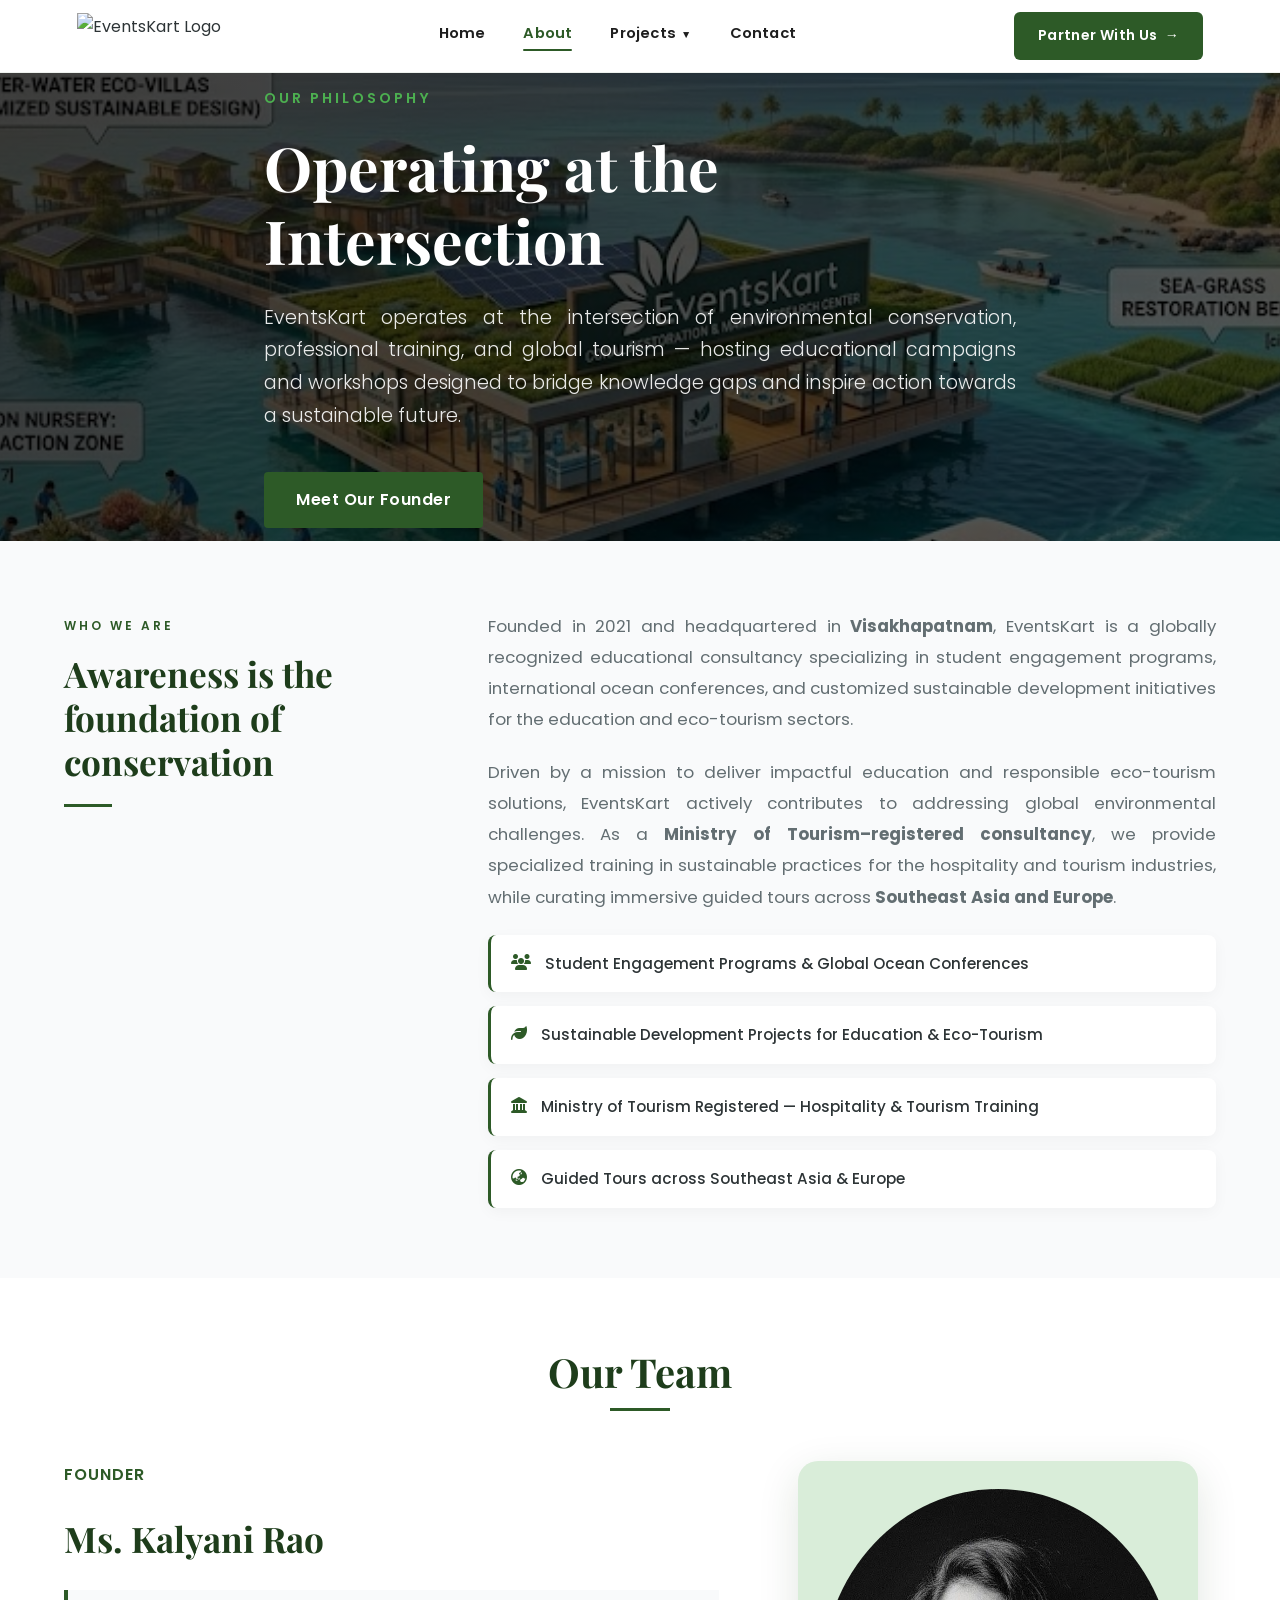
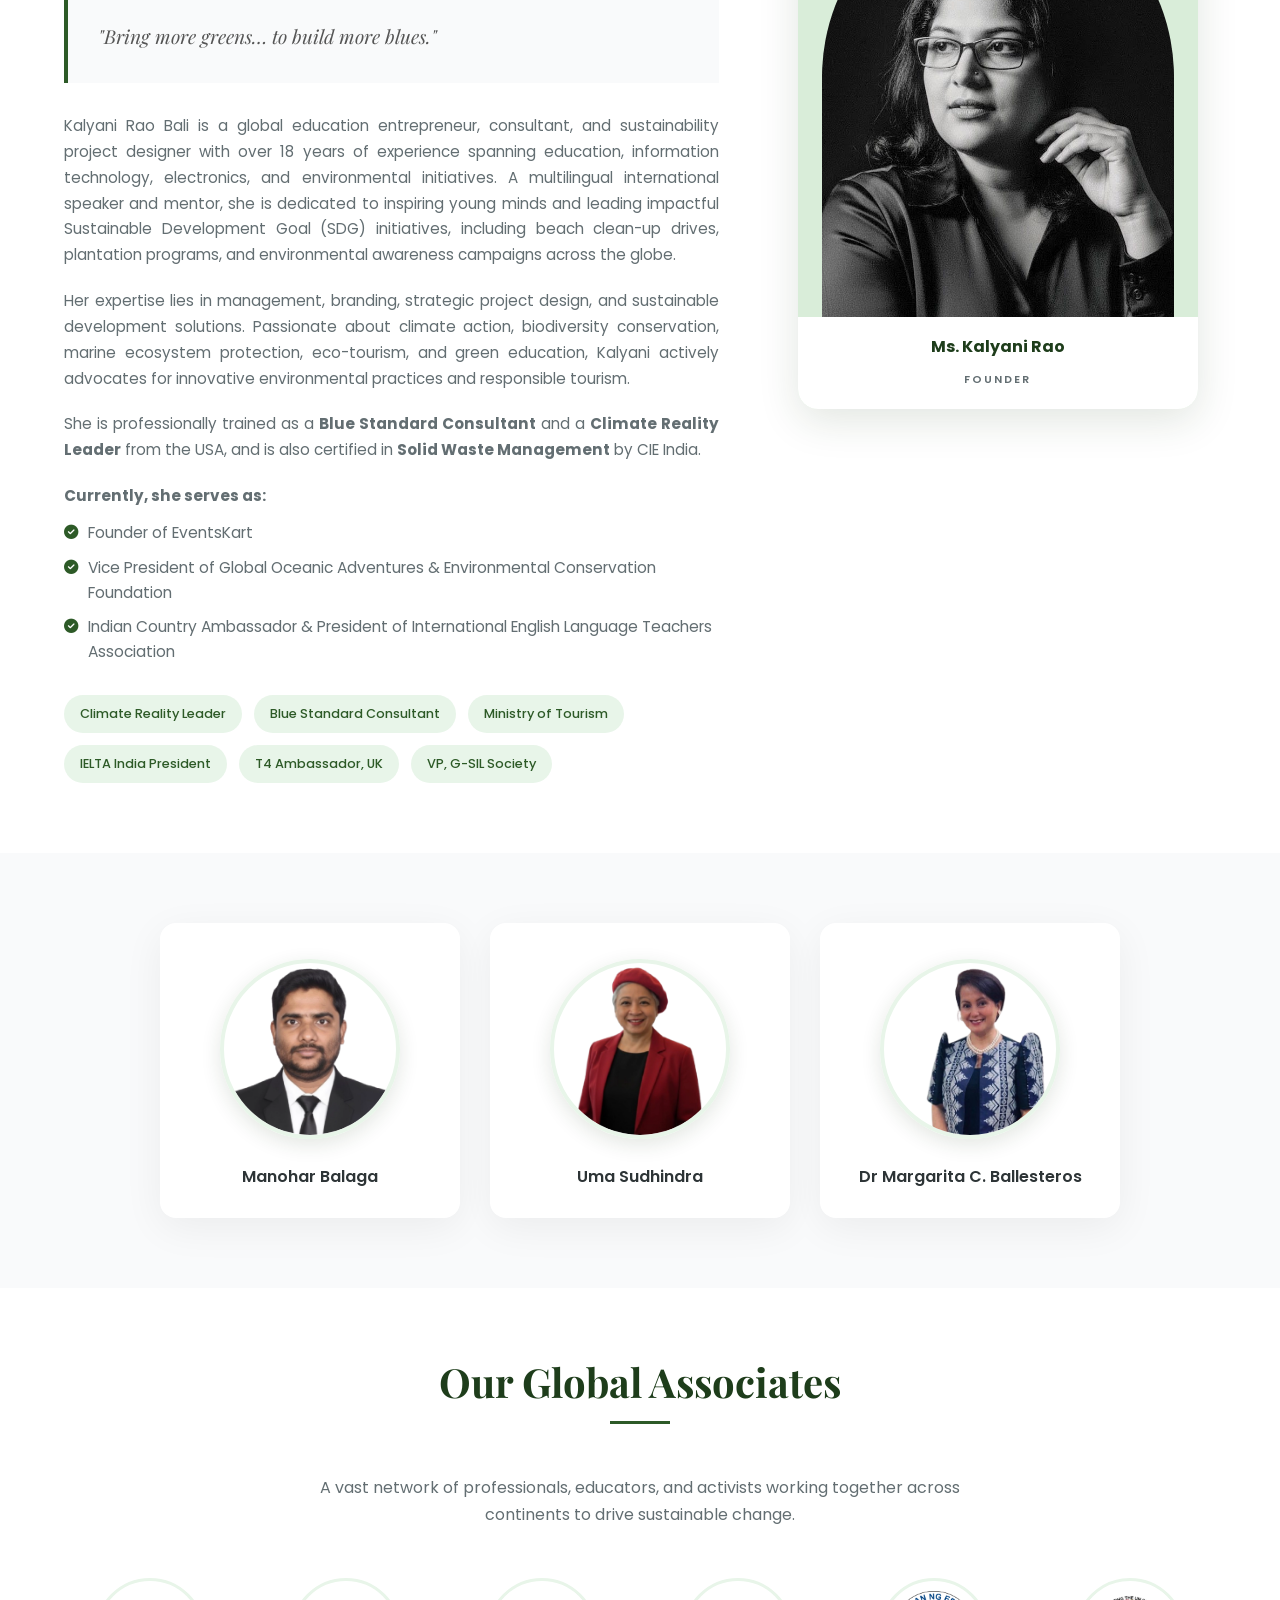
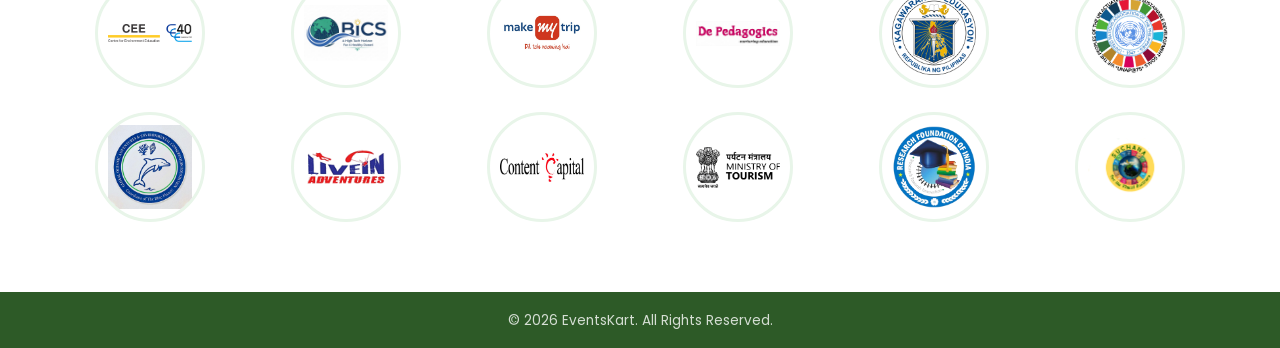
==== commit c3332430: "Update about.html" ====
--- a/about.html
+++ b/about.html
@@ -530,7 +530,7 @@
         <img src="assets/team/kalyanirao1.jpeg" alt="Ms. Kalyani Rao">
         <div class="img-label">
           <strong>Ms. Kalyani Rao</strong>
-          <span>Founder &amp; Director</span>
+          <span>Founder</span>
         </div>
       </div>
     </div>
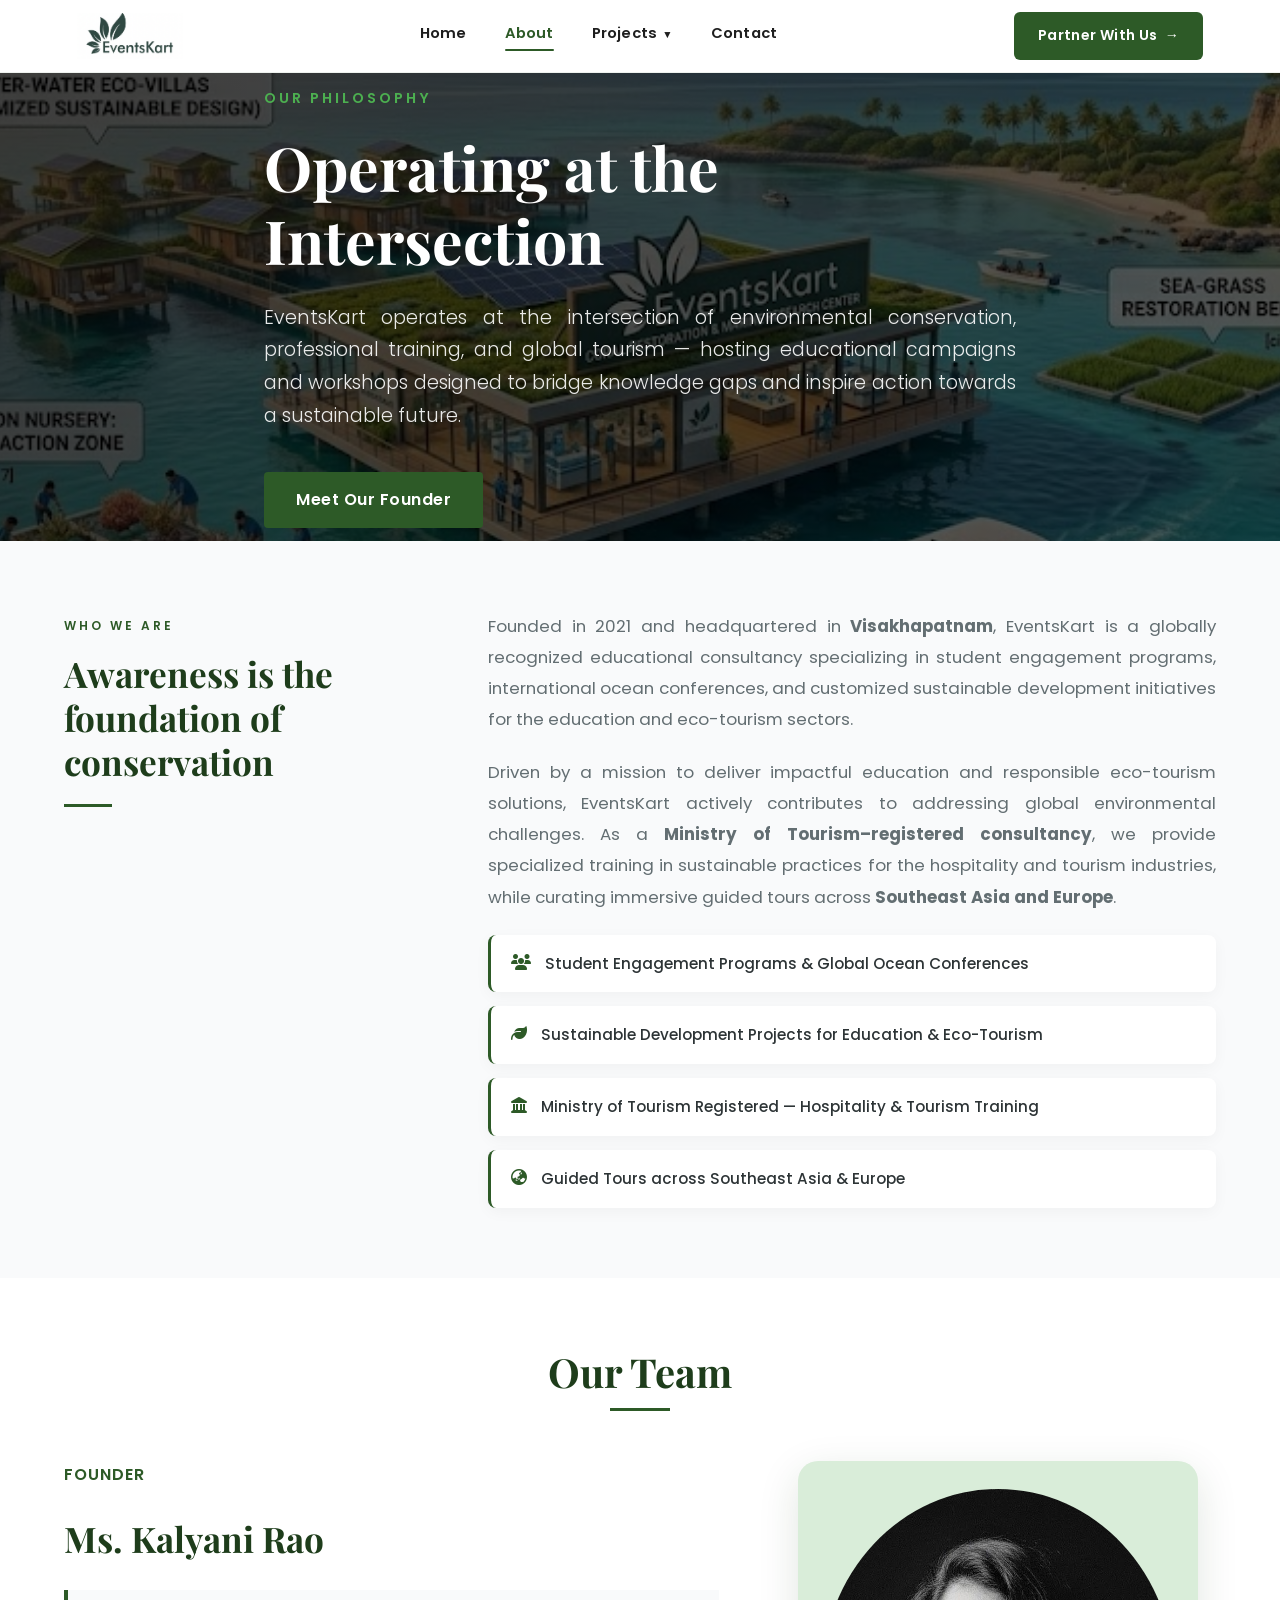
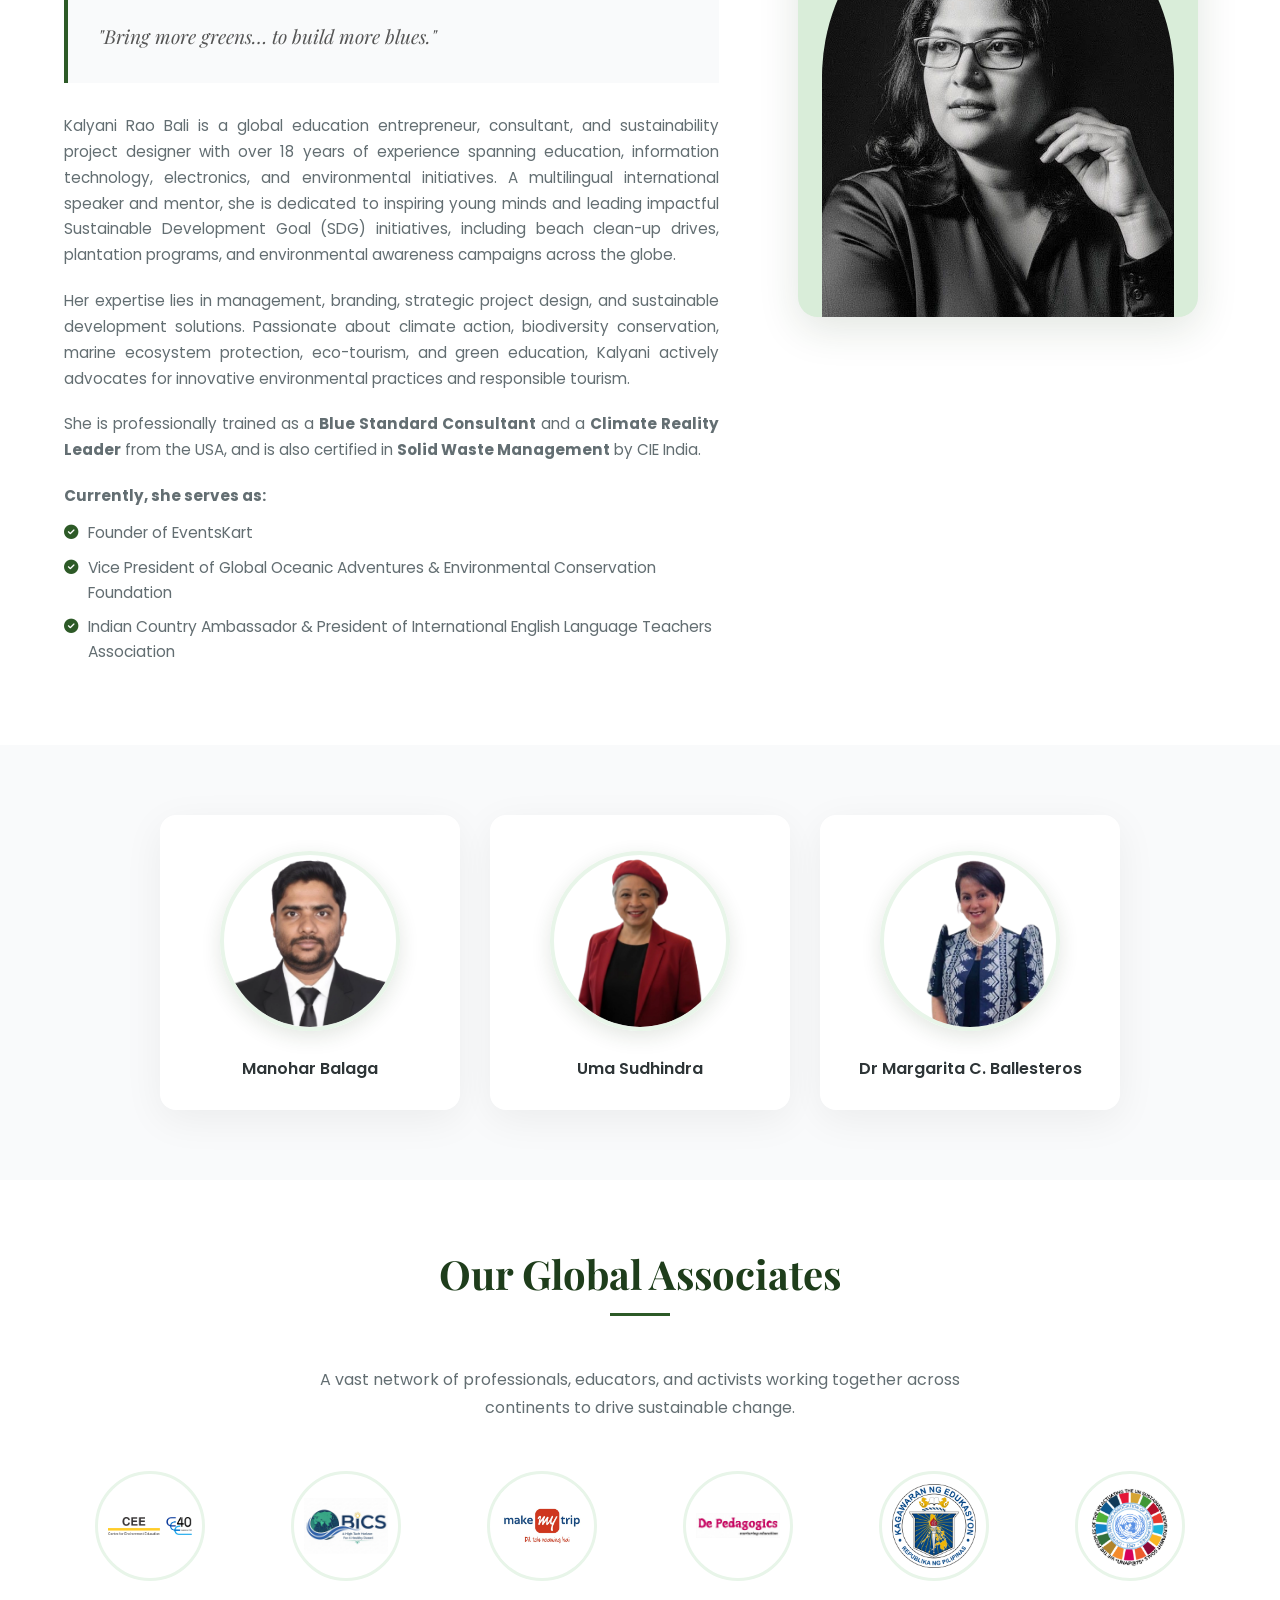
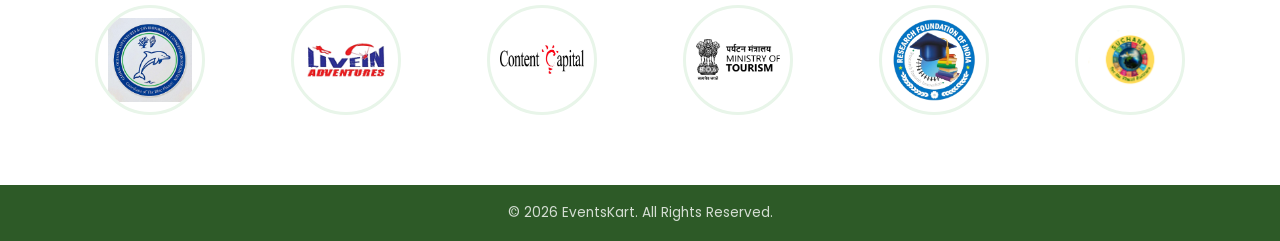
==== commit 0cbfc8f9: "Update about.html" ====
--- a/about.html
+++ b/about.html
@@ -424,7 +424,7 @@
 <header class="ek-header" id="ekHeader">
   <div class="ek-nav">
     <a href="index.html" class="ek-logo" aria-label="EventsKart Home">
-      <img src="https://z-cdn-media.chatglm.cn/files/b8b684f3-d586-4d3a-9133-ae6a853b2142.png?auth_key=1879547656-0a7b23a043374e92baf6a9bf11778bf6-0-18f697a87e3ac264b79e5e6a378a5a5d" alt="EventsKart Logo">
+      <img src="logo.png" alt="EventsKart Logo">
     </a>
     <nav>
       <ul class="ek-links" role="list">
@@ -517,21 +517,9 @@
           <li><i class="fas fa-check-circle"></i> Indian Country Ambassador &amp; President of International English Language Teachers Association</li>
         </ul>
 
-        <div class="tags-row">
-          <span class="tag">Climate Reality Leader</span>
-          <span class="tag">Blue Standard Consultant</span>
-          <span class="tag">Ministry of Tourism</span>
-          <span class="tag">IELTA India President</span>
-          <span class="tag">T4 Ambassador, UK</span>
-          <span class="tag">VP, G-SIL Society</span>
-        </div>
       </div>
       <div class="founder-img-box">
         <img src="assets/team/kalyanirao1.jpeg" alt="Ms. Kalyani Rao">
-        <div class="img-label">
-          <strong>Ms. Kalyani Rao</strong>
-          <span>Founder</span>
-        </div>
       </div>
     </div>
   </div>
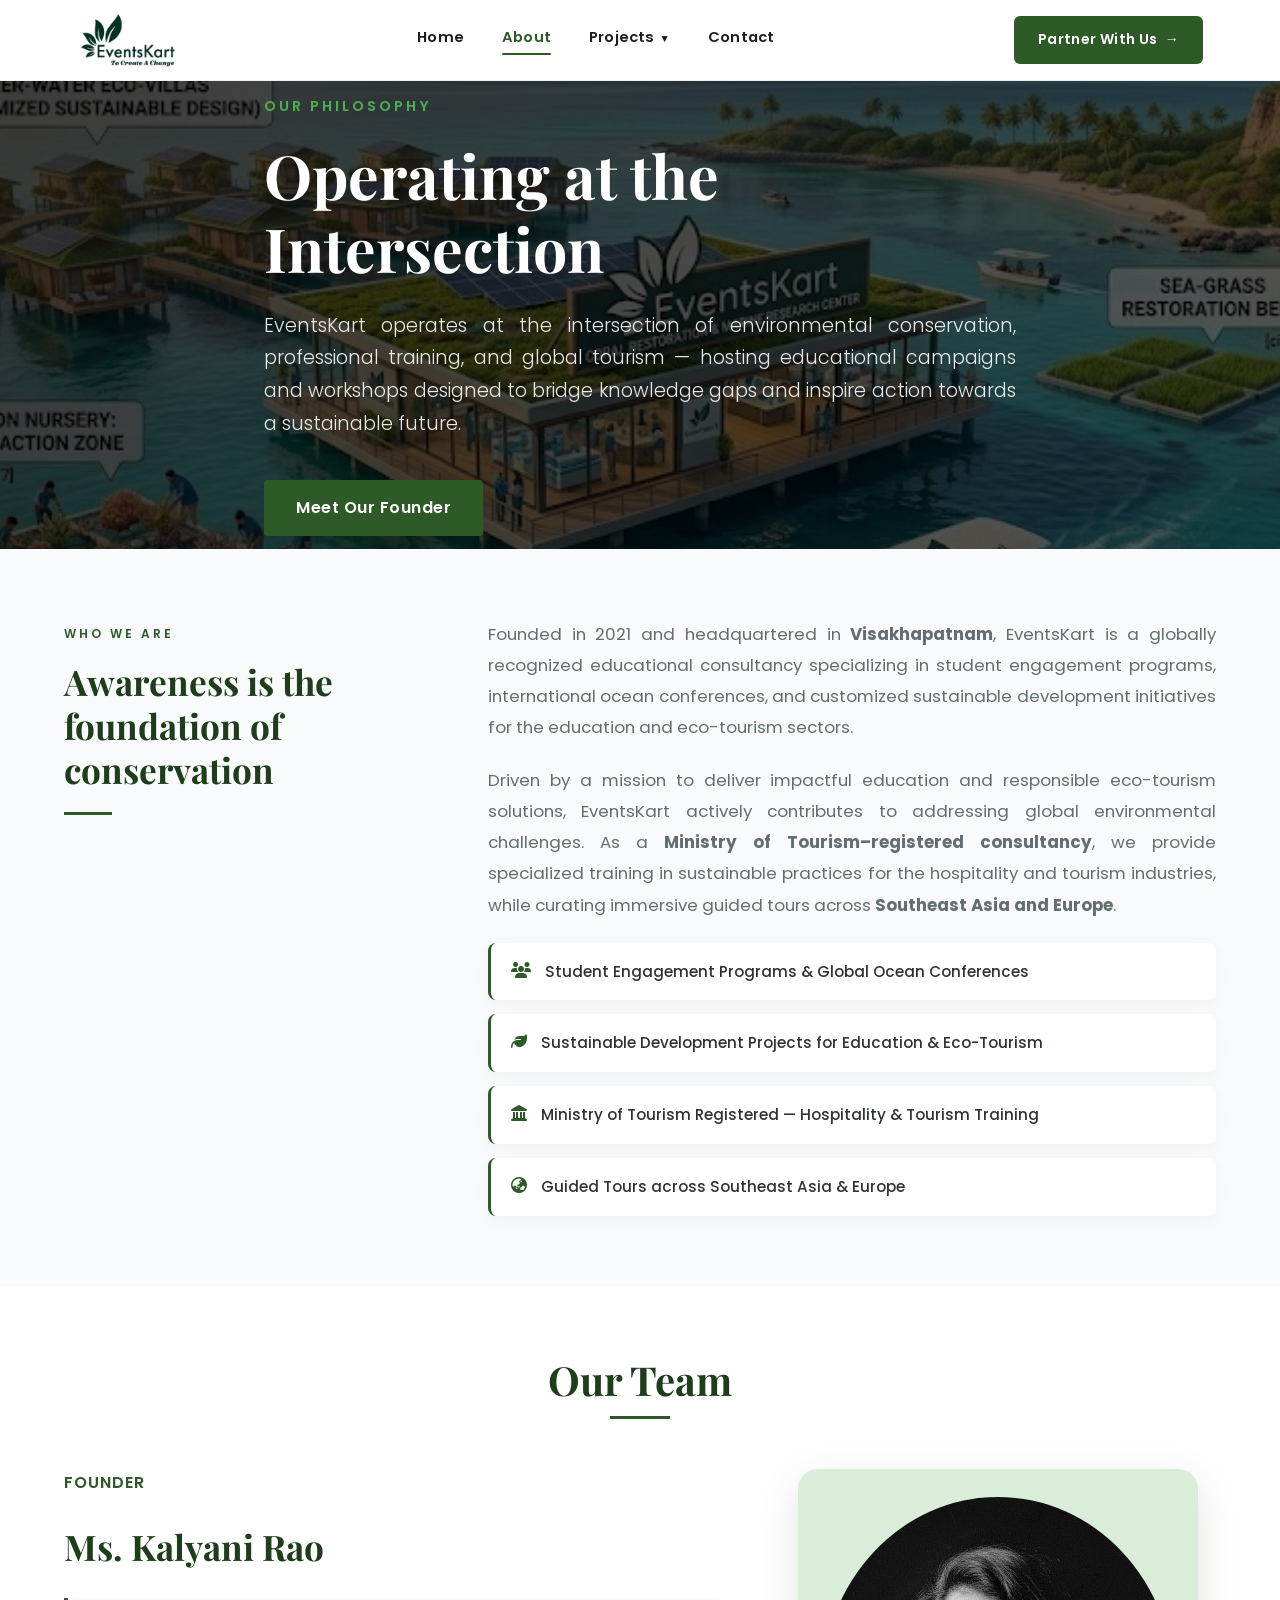
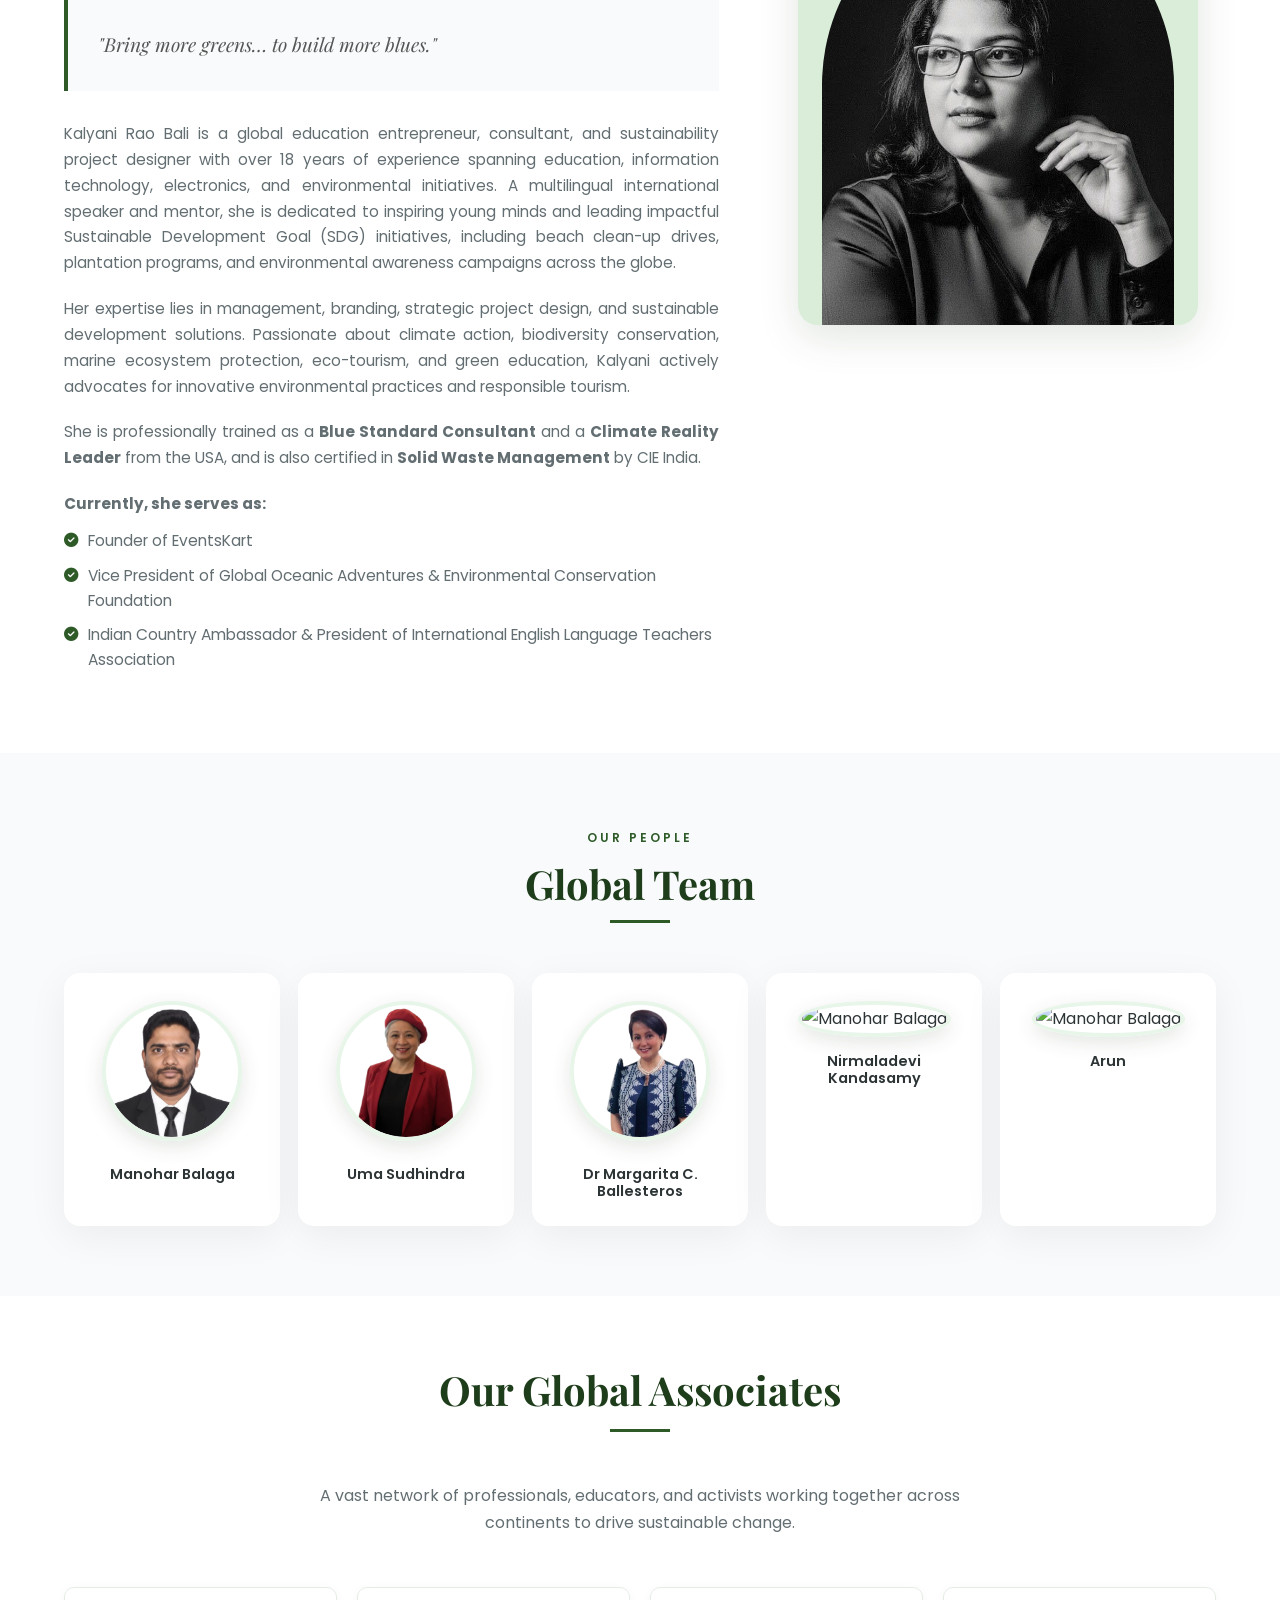
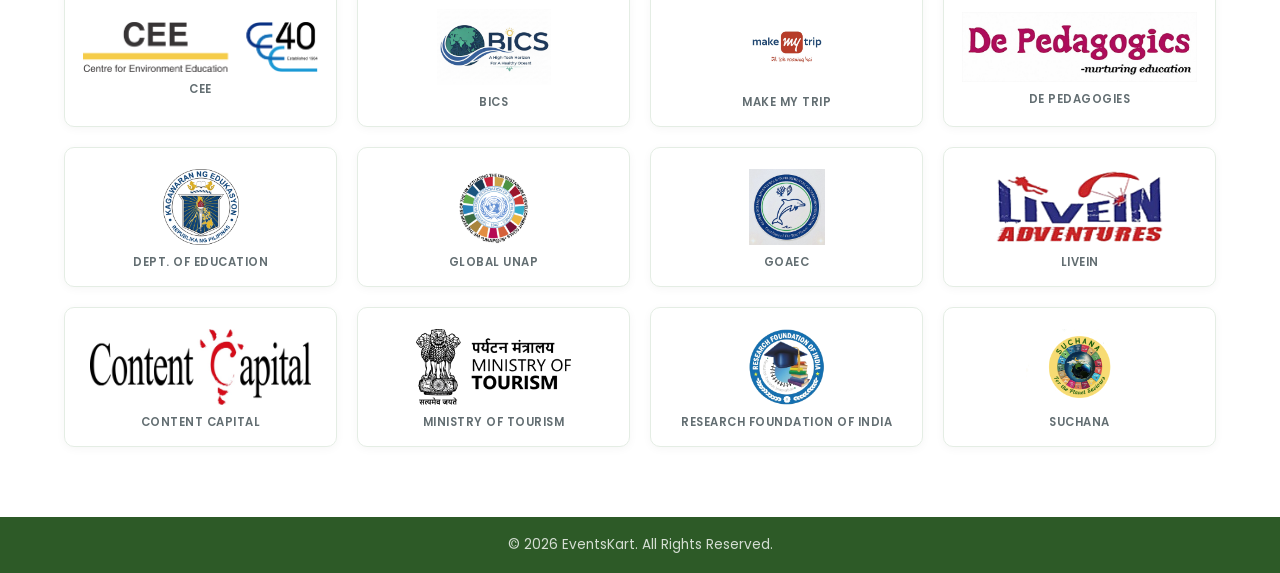
==== commit 16db588d: "Update about.html" ====
--- a/about.html
+++ b/about.html
@@ -224,13 +224,13 @@
 
     .team-grid {
       display: grid;
-      grid-template-columns: repeat(3, 1fr);
-      gap: 30px;
-      max-width: 960px;
+      grid-template-columns: repeat(5, 1fr);
+      gap: 18px;
+      max-width: 1200px;
       margin: 0 auto;
     }
     .team-card {
-      background: white; padding: 36px 24px 28px; text-align: center;
+      background: white; padding: 28px 16px 22px; text-align: center;
       border-radius: 16px; box-shadow: var(--shadow-card);
       transition: 0.4s ease; position: relative; overflow: hidden;
     }
@@ -241,13 +241,13 @@
     }
     .team-card:hover::before { transform: scaleX(1); }
     .team-img {
-      width: 180px; height: 180px; border-radius: 50%; object-fit: cover;
+      width: 140px; height: 140px; border-radius: 50%; object-fit: cover;
       object-position: top center;
-      margin: 0 auto 20px;
+      margin: 0 auto 16px;
       border: 4px solid #E8F5E9;
       box-shadow: 0 6px 20px rgba(30,61,27,0.12);
     }
-    .team-card h4 { font-family: 'Poppins', sans-serif; font-size: 1rem; font-weight: 600; margin-bottom: 4px; color: var(--text-main); }
+    .team-card h4 { font-family: 'Poppins', sans-serif; font-size: 0.9rem; font-weight: 600; margin-bottom: 4px; color: var(--text-main); }
     .team-card span { font-size: 0.78rem; color: var(--text-muted); text-transform: uppercase; letter-spacing: 1px; }
 
     /* --- ASSOCIATES --- */
@@ -260,27 +260,54 @@
 
     .network-grid {
       display: grid;
-      grid-template-columns: repeat(6, 1fr);
-      gap: 24px;
-      justify-items: center;
+      grid-template-columns: repeat(4, 1fr);
+      gap: 20px;
+      justify-items: stretch;
     }
     .network-item {
       position: relative;
-      width: 110px; height: 110px;
-      border-radius: 50%; overflow: hidden;
-      border: 3px solid #E8F5E9;
-      transition: 0.3s; cursor: pointer;
       background: var(--bg-white);
+      border: 1px solid #e4ede4;
+      border-radius: 10px;
+      padding: 22px 18px 16px;
+      display: flex;
+      flex-direction: column;
+      align-items: center;
+      justify-content: center;
+      gap: 10px;
+      height: 140px;
+      cursor: pointer;
+      transition: all 0.3s ease;
+      box-shadow: 0 2px 10px rgba(0,0,0,0.04);
     }
     .network-item img {
-      width: 100%; height: 100%;
+      max-width: 100%;
+      max-height: 76px;
+      width: auto;
+      height: auto;
       object-fit: contain;
-      padding: 10px;
-      transition: 0.5s;
+      transition: transform 0.3s ease;
+      filter: grayscale(20%);
+    }
+    .network-item .network-title {
+      font-family: 'Poppins', sans-serif;
+      font-size: 0.72rem;
+      font-weight: 600;
+      color: var(--text-muted);
+      text-align: center;
+      text-transform: uppercase;
+      letter-spacing: 0.5px;
+      line-height: 1.3;
     }
     .network-item:hover {
-      transform: scale(1.1); border-color: var(--primary-green);
-      z-index: 10; box-shadow: 0 10px 30px rgba(0,0,0,0.15);
+      border-color: var(--primary-green);
+      box-shadow: 0 8px 28px rgba(45,90,39,0.12);
+      transform: translateY(-4px);
+      z-index: 10;
+    }
+    .network-item:hover img {
+      transform: scale(1.07);
+      filter: grayscale(0%);
     }
 
     /* --- FOOTER --- */
@@ -318,8 +345,8 @@
       to   { opacity: 1; transform: scale(1); }
     }
     .modal-box img {
-      width: 220px; height: 220px; border-radius: 50%; object-fit: contain;
-      border: 4px solid var(--primary-green); display: block; margin: 0 auto 20px;
+      width: 240px; height: 140px; border-radius: 8px; object-fit: contain;
+      border: 2px solid #e4ede4; display: block; margin: 0 auto 20px;
       background: var(--bg-light); padding: 12px;
     }
     .modal-box .modal-name {
@@ -359,8 +386,8 @@
 
     /* --- RESPONSIVE --- */
     @media (max-width: 1024px) {
-      .team-grid { grid-template-columns: repeat(2, 1fr); }
-      .network-grid { grid-template-columns: repeat(4, 1fr); }
+      .team-grid { grid-template-columns: repeat(5, 1fr); gap: 14px; }
+      .network-grid { grid-template-columns: repeat(3, 1fr); }
       .who-grid { grid-template-columns: 1fr; gap: 40px; }
       .who-label { position: static; }
       .split-grid { gap: 50px; }
@@ -385,11 +412,11 @@
       .tags-row { gap: 8px; }
       .tag { font-size: 0.75rem; padding: 6px 12px; }
       .team-section-header h2 { font-size: 2rem; }
-      .team-grid { grid-template-columns: 1fr; max-width: 360px; gap: 20px; }
-      .team-img { width: 160px; height: 160px; }
+      .team-grid { grid-template-columns: repeat(3, 1fr); max-width: 100%; gap: 14px; }
+      .team-img { width: 110px; height: 110px; }
       .section-header h2 { font-size: 2rem; }
-      .network-grid { grid-template-columns: repeat(3, 1fr); gap: 16px; }
-      .network-item { width: 90px; height: 90px; }
+      .network-grid { grid-template-columns: repeat(2, 1fr); gap: 14px; }
+      .network-item { height: 110px; padding: 14px 12px; }
       .founder-section { padding: 50px 0; }
       .team-section { padding: 50px 0; }
       .associates-section { padding: 50px 0; }
@@ -401,8 +428,8 @@
       .who-label h2 { font-size: 1.5rem; }
       .founder-text h2 { font-size: 1.7rem; }
       .team-section-header h2, .section-header h2 { font-size: 1.7rem; }
-      .network-grid { grid-template-columns: repeat(3, 1fr); gap: 12px; }
-      .network-item { width: 80px; height: 80px; }
+      .network-grid { grid-template-columns: repeat(2, 1fr); gap: 10px; }
+      .network-item { height: 72px; }
       .team-grid { max-width: 100%; }
       .founder-roles-list li { font-size: 0.92rem; }
       .modal-box { padding: 22px 16px; }
@@ -410,8 +437,7 @@
     }
     @media (max-width: 360px) {
       .hero h1 { font-size: 1.45rem; }
-      .network-item { width: 70px; height: 70px; }
-      .network-grid { gap: 10px; }
+      .network-grid { gap: 8px; }
     }
   </style>
 </head>
@@ -528,6 +554,11 @@
 <!-- Team Cards -->
 <section class="team-section">
   <div class="container">
+    <div class="team-section-header">
+      <span class="eyebrow">Our People</span>
+      <h2>Global Team</h2>
+      <div class="divider"></div>
+    </div>
     <div class="team-grid">
       <div class="team-card">
         <img src="assets/team/Manohar-Balaga.webp" alt="Manohar Balaga" class="team-img">
@@ -540,6 +571,14 @@
       <div class="team-card">
         <img src="assets/team/Dr_Margarita_Ballesteros.webp" alt="Dr Margarita C. Ballesteros" class="team-img">
         <h4>Dr Margarita C. Ballesteros</h4>
+      </div>
+      <div class="team-card">
+        <img src="assets/team/Nirmaladevi kandasamy.jpeg" alt="Manohar Balaga" class="team-img">
+        <h4>Nirmaladevi Kandasamy </h4>
+      </div>
+      <div class="team-card">
+        <img src="assets/team/Arun.jpeg" alt="Manohar Balaga" class="team-img">
+        <h4>Arun</h4>
       </div>
     </div>
   </div>
@@ -554,18 +593,18 @@
     </div>
     <p class="network-intro">A vast network of professionals, educators, and activists working together across continents to drive sustainable change.</p>
     <div class="network-grid">
-      <div class="network-item"><img src="assets/assosciates/cee-logo.png" alt="Assoc"></div>
-      <div class="network-item"><img src="assets/assosciates/changes slogan Logo .png" alt="Assoc"></div>
-      <div class="network-item"><img src="assets/assosciates/make my trip.jpeg" alt="Assoc"></div>
-      <div class="network-item"><img src="assets/assosciates/De Pedagogies_.png" alt="Assoc"></div>
-      <div class="network-item"><img src="assets/assosciates/Department_of_Education.svg.png" alt="Assoc"></div>
-      <div class="network-item"><img src="assets/assosciates/GLOBAL UNAP LOGO.png" alt="Assoc"></div>
-      <div class="network-item"><img src="assets/assosciates/Goaec new logo_.jpg" alt="Assoc"></div>
-      <div class="network-item"><img src="assets/assosciates/LIVEIN_LOGO-removebg-preview.png" alt="Assoc"></div>
-      <div class="network-item"><img src="assets/assosciates/Makaysia.jpeg" alt="Assoc"></div>
-      <div class="network-item"><img src="assets/assosciates/Minsitry of Touism logo.png" alt="Assoc"></div>
-      <div class="network-item"><img src="assets/assosciates/Research_Foundation_of_India-removebg-preview.png" alt="Assoc"></div>
-      <div class="network-item"><img src="assets/assosciates/SUCHANA LOGO FINAL.png" alt="Assoc"></div>
+      <div class="network-item"><img src="assets/assosciates/cee-logo.png" alt="CEE"><span class="network-title">CEE</span></div>
+      <div class="network-item"><img src="assets/assosciates/changes slogan Logo .png" alt="Changes"><span class="network-title">BICS</span></div>
+      <div class="network-item"><img src="assets/assosciates/make my trip.jpeg" alt="MakeMyTrip"><span class="network-title">Make My Trip</span></div>
+      <div class="network-item"><img src="assets/assosciates/De Pedagogies_.png" alt="De Pedagogies"><span class="network-title">De Pedagogies</span></div>
+      <div class="network-item"><img src="assets/assosciates/Department_of_Education.svg.png" alt="Dept. of Education"><span class="network-title">Dept. of Education</span></div>
+      <div class="network-item"><img src="assets/assosciates/GLOBAL UNAP LOGO.png" alt="Global UNAP"><span class="network-title">Global UNAP</span></div>
+      <div class="network-item"><img src="assets/assosciates/Goaec new logo_.jpg" alt="GOAEC"><span class="network-title">GOAEC</span></div>
+      <div class="network-item"><img src="assets/assosciates/LIVEIN_LOGO-removebg-preview.png" alt="LiveIn"><span class="network-title">LiveIn</span></div>
+      <div class="network-item"><img src="assets/assosciates/Makaysia.jpeg" alt="Malaysia"><span class="network-title">CONTENT CAPITAL</span></div>
+      <div class="network-item"><img src="assets/assosciates/Minsitry of Touism logo.png" alt="Ministry of Tourism"><span class="network-title">Ministry of Tourism</span></div>
+      <div class="network-item"><img src="assets/assosciates/Research_Foundation_of_India-removebg-preview.png" alt="Research Foundation of India"><span class="network-title">Research Foundation of India</span></div>
+      <div class="network-item"><img src="assets/assosciates/SUCHANA LOGO FINAL.png" alt="Suchana"><span class="network-title">Suchana</span></div>
     </div>
   </div>
 </section>
--- a/nav.css
+++ b/nav.css
@@ -40,7 +40,7 @@
   max-width: 1300px;
   margin: 0 auto;
   padding: 0 6%;
-  height: 72px;
+  height: 80px;
   display: flex;
   align-items: center;
   justify-content: space-between;
@@ -54,12 +54,12 @@
   flex-shrink: 0;
 }
 .ek-logo img {
-  height: 46px;
+  height: 60px;
   width: auto;
   display: block;
-  transition: transform 0.3s ease;
-}
-.ek-logo:hover img { transform: scale(1.04); }
+  transition: opacity 0.25s ease;
+}
+.ek-logo:hover img { opacity: 0.82; }
 
 /* ---- Desktop Nav Links ---- */
 .ek-links {
@@ -75,7 +75,7 @@
   position: relative;
   display: flex;
   align-items: center;
-  height: 72px; /* match nav height so hover zone covers full bar */
+  height: 80px; /* match nav height so hover zone covers full bar */
 }
 
 .ek-links a {
